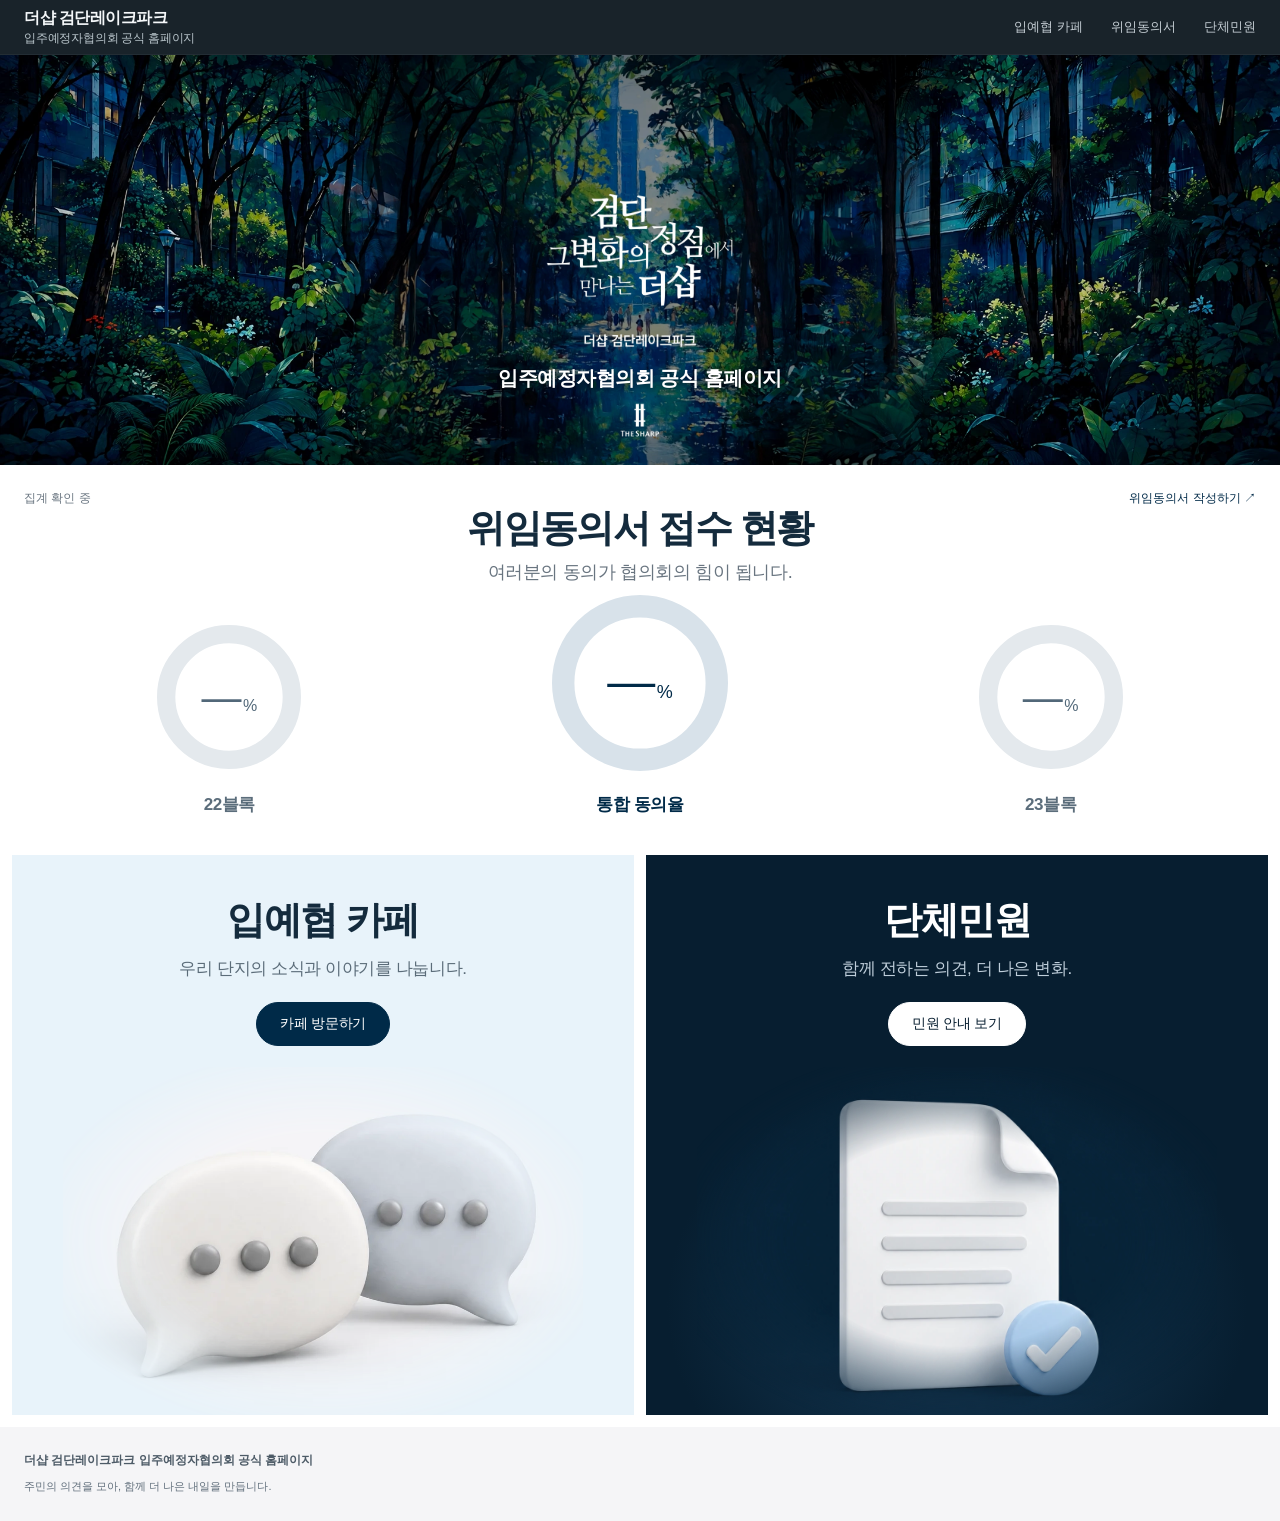
==== index.html @ 151da4d2 "입예협 공식 홈페이지 및 공동 관리 설정 추가" ====
<!doctype html>
<html lang="ko">
<head>
  <meta charset="utf-8">
  <meta name="viewport" content="width=device-width, initial-scale=1">
  <meta name="theme-color" content="#101b22">
  <meta name="description" content="더샵 검단레이크파크 입주예정자협의회 공식 홈페이지. 입예협 카페, 위임동의서 접수와 단체민원 안내를 한곳에서 확인하세요.">
  <meta property="og:type" content="website">
  <meta property="og:title" content="더샵 검단레이크파크 입주예정자협의회 공식 홈페이지">
  <meta property="og:description" content="입예협 카페, 위임동의서 접수와 단체민원 안내를 한곳에서 확인하세요.">
  <meta property="og:url" content="https://geomdan-lakepark.github.io/">
  <link rel="canonical" href="https://geomdan-lakepark.github.io/">
  <title>더샵 검단레이크파크 입주예정자협의회 공식 홈페이지</title>
  <link rel="icon" href="data:,">
  <link rel="preload" href="assets/images/hero-entrance.webp" as="image" fetchpriority="high">
  <link rel="stylesheet" href="assets/css/home.css">
  <script src="site.config.js" defer></script>
  <script src="assets/js/home.js" defer></script>
  <script src="assets/js/consent.js" defer></script>
</head>
<body id="top">
  <a class="skip-link" href="#main">본문으로 바로 가기</a>
  <header class="site-header">
    <div class="nav-inner">
      <a class="brand" href="#top" aria-label="더샵 검단레이크파크 입주예정자협의회 공식 홈페이지, 맨 위로"><span class="brand-title" data-brand-title>더샵 검단레이크파크</span><span class="brand-subtitle" data-brand-subtitle>입주예정자협의회 공식 홈페이지</span></a>
      <nav class="desktop-nav" aria-label="주요 메뉴" data-navigation><a class="nav-link" href="#cafe">입예협 카페</a><a class="nav-link" href="#delegation">위임동의서</a><a class="nav-link" href="#petition">단체민원</a></nav>
      <button class="menu-toggle" id="menu-toggle" type="button" aria-expanded="false" aria-controls="mobile-nav" aria-label="메뉴 열기" hidden><span aria-hidden="true"></span><span aria-hidden="true"></span></button>
    </div>
    <nav class="mobile-nav" id="mobile-nav" aria-label="모바일 주요 메뉴" hidden></nav>
  </header>
  <main id="main">
    <section class="hero" aria-labelledby="hero-title">
      <div class="hero-artwork"><div class="hero-backdrop" aria-hidden="true"><img id="hero-backdrop-image" src="assets/images/hero-forest-wide.webp" alt="" fetchpriority="high"></div><div class="hero-image"><img id="hero-image" src="assets/images/hero-entrance.webp" width="3456" height="2160" alt="나무와 산책로를 배경으로 검단 그 변화의 정점에서 만나는 더샵이라고 적힌 더샵 검단레이크파크 대문 이미지" fetchpriority="high"></div><h1 class="hero-title" id="hero-title" aria-label="더샵 검단레이크파크 입주예정자협의회 공식 홈페이지"><span>더샵 검단레이크파크</span><span>입주예정자협의회 공식 홈페이지</span></h1></div>
    </section>
    <section class="delegation" id="delegation" aria-labelledby="delegation-title">
      <div class="section-copy"><h2 class="section-title" id="delegation-title">위임동의서 접수 현황</h2><p class="section-description" id="delegation-description">여러분의 동의가 협의회의 힘이 됩니다.</p></div>
      <div class="consent-summary" aria-label="블록별 위임동의율">
        <div class="consent-metric consent-metric--block22" role="group" aria-labelledby="consent-block22-label" aria-describedby="consent-block22-detail delegation-status">
          <div class="consent-ring-slot"><div class="consent-ring" aria-hidden="true"><svg viewBox="0 0 220 220" focusable="false"><circle class="consent-ring-track" cx="110" cy="110" r="96" /><circle class="consent-ring-fill" cx="110" cy="110" r="96" pathLength="100" stroke-dasharray="0 100" hidden /></svg><p class="consent-value"><span>—</span><small>%</small></p></div></div>
          <h3 class="consent-label" id="consent-block22-label">22블록</h3>
          <p class="visually-hidden" id="consent-block22-detail">동의율 집계 준비 중</p>
        </div>
        <div class="consent-metric consent-metric--total" role="group" aria-labelledby="consent-total-label" aria-describedby="consent-total-detail delegation-status consent-total-caption">
          <div class="consent-ring-slot"><div class="consent-ring" aria-hidden="true"><svg viewBox="0 0 220 220" focusable="false"><circle class="consent-ring-track" cx="110" cy="110" r="96" /><circle class="consent-ring-fill" cx="110" cy="110" r="96" pathLength="100" stroke-dasharray="0 100" hidden /></svg><p class="consent-value"><span>—</span><small>%</small></p></div></div>
          <h3 class="consent-label" id="consent-total-label">통합 동의율</h3>
          <p class="visually-hidden" id="consent-total-caption">22·23블록 전체</p>
          <p class="visually-hidden" id="consent-total-detail">동의율 집계 준비 중</p>
        </div>
        <div class="consent-metric consent-metric--block23" role="group" aria-labelledby="consent-block23-label" aria-describedby="consent-block23-detail delegation-status">
          <div class="consent-ring-slot"><div class="consent-ring" aria-hidden="true"><svg viewBox="0 0 220 220" focusable="false"><circle class="consent-ring-track" cx="110" cy="110" r="96" /><circle class="consent-ring-fill" cx="110" cy="110" r="96" pathLength="100" stroke-dasharray="0 100" hidden /></svg><p class="consent-value"><span>—</span><small>%</small></p></div></div>
          <h3 class="consent-label" id="consent-block23-label">23블록</h3>
          <p class="visually-hidden" id="consent-block23-detail">동의율 집계 준비 중</p>
        </div>
      </div>
      <p class="consent-status" id="delegation-status">집계 준비 중</p>
      <p class="visually-hidden" id="delegation-note">접수 현황은 준비가 완료되면 안내하겠습니다.</p>
      <p class="visually-hidden" id="consent-announcement" role="status" aria-live="polite" aria-atomic="true"></p>
      <div class="delegation-actions" id="delegation-actions"><a class="delegation-link" href="https://form.naver.com/response/3xC5swspWEY" target="_blank" rel="noopener noreferrer" aria-label="위임동의서 작성하기, 새 창에서 열림" aria-describedby="delegation-note"><span class="delegation-link-label">위임동의서 작성하기 <span aria-hidden="true">↗</span></span></a></div>
    </section>
    <div class="features" id="features">
      <section class="feature feature-cafe" id="cafe" aria-labelledby="cafe-title"><div class="feature-content"><h2 class="section-title" id="cafe-title">입예협 카페</h2><p class="section-description">우리 단지의 소식과 이야기를 나눕니다.</p><div class="button-row"><a class="button button-primary" href="https://cafe.naver.com/tslp" target="_blank" rel="noopener noreferrer" aria-label="카페 방문하기, 새 창에서 열림">카페 방문하기</a></div></div><div class="feature-image"><img src="assets/images/cafe.webp" width="1000" height="1000" alt="이웃의 소통을 표현한 말풍선" loading="lazy" decoding="async"></div></section>
      <section class="feature feature-petition" id="petition" aria-labelledby="petition-title"><div class="feature-content"><h2 class="section-title" id="petition-title">단체민원</h2><p class="section-description">함께 전하는 의견, 더 나은 변화.</p><div class="button-row"><a class="button button-primary" href="complaints/index.html">민원 안내 보기</a></div></div><div class="feature-image"><img src="assets/images/petition-night.webp" width="1254" height="1254" alt="주민의 의견을 담은 문서" loading="lazy" decoding="async"></div></section>
    </div>
  </main>
  <footer class="site-footer"><div class="footer-inner"><p class="footer-brand"><span data-brand-title>더샵 검단레이크파크</span> <span data-brand-subtitle>입주예정자협의회 공식 홈페이지</span></p><p class="footer-copy" id="footer-copy">주민의 의견을 모아, 함께 더 나은 내일을 만듭니다.</p></div></footer>
  <dialog class="notice-dialog" id="notice-dialog" aria-labelledby="notice-title" aria-describedby="notice-message"><h2 class="dialog-title" id="notice-title">링크 준비 중</h2><p class="dialog-message" id="notice-message">준비가 완료되면 안내하겠습니다.</p><form method="dialog"><button class="button button-primary dialog-close" type="submit">확인</button></form></dialog>
</body>
</html>
---- assets/css/home.css ----
/* Shared visual system. Edit content and destinations in site.config.js. */
:root {
  --brand: #002a48;
  --ink: #162635;
  --muted: #697580;
  --surface: #f5f5f7;
  --line: #dce1e5;
  --focus: #0071e3;
  --section-gap: 12px;
  --header-height: 54px;
  --page-gutter: 24px;
  color-scheme: light;
}

* { box-sizing: border-box; }
html { scroll-behavior: smooth; scroll-padding-top: calc(var(--header-height) + 16px); }
body {
  margin: 0;
  color: var(--ink);
  background: #fff;
  font-family: -apple-system, BlinkMacSystemFont, "Apple SD Gothic Neo", "Noto Sans KR", "Malgun Gothic", sans-serif;
  font-size: 16px;
  line-height: 1.6;
  word-break: keep-all;
  overflow-wrap: anywhere;
  -webkit-font-smoothing: antialiased;
}
button, input, textarea { font: inherit; }
button, a { -webkit-tap-highlight-color: transparent; touch-action: manipulation; }
button { cursor: pointer; }
a { color: inherit; }
img { display: block; max-width: 100%; }
button, a, summary { outline-offset: 5px; }
:focus-visible { outline: 3px solid var(--focus); }
[hidden] { display: none !important; }
main { display: block; }
h1, h2, h3, p { margin: 0; }
.visually-hidden {
  position: absolute;
  width: 1px;
  height: 1px;
  padding: 0;
  margin: -1px;
  overflow: hidden;
  clip: rect(0, 0, 0, 0);
  white-space: nowrap;
  border: 0;
}
.skip-link {
  position: fixed;
  left: 16px;
  top: 12px;
  z-index: 100;
  padding: 10px 18px;
  background: #fff;
  color: var(--brand);
  border-radius: 8px;
  transform: translateY(-160%);
  text-decoration: none;
  font-weight: 600;
}
.skip-link:focus { transform: translateY(0); }

/* A quiet, compact global navigation. */
.site-header {
  position: sticky;
  top: 0;
  z-index: 30;
  color: #f4f7f9;
  background: rgba(16, 27, 34, .96);
  border-bottom: 1px solid rgba(255, 255, 255, .045);
  -webkit-backdrop-filter: blur(20px);
  backdrop-filter: blur(20px);
}
.nav-inner {
  width: calc(100% - var(--page-gutter) - var(--page-gutter));
  min-height: var(--header-height);
  margin-inline: auto;
  display: flex;
  align-items: center;
  justify-content: space-between;
  gap: 28px;
}
.brand { display: flex; flex-direction: column; justify-content: center; min-height: 44px; flex: 0 1 auto; text-decoration: none; line-height: 1.35; min-width: 0; }
.brand-title { display: block; color: #f4f7f9; font-size: 16px; font-weight: 650; letter-spacing: -.5px; }
.brand-subtitle { display: block; margin-top: 2px; color: #bbc7cd; font-size: 11.5px; font-weight: 500; letter-spacing: -.2px; }
.desktop-nav { display: flex; align-items: center; justify-content: flex-end; margin-left: auto; flex-shrink: 0; gap: 28px; }
.nav-link { display: inline-flex; align-items: center; justify-content: center; min-height: 44px; color: #455360; font-size: 13px; text-decoration: none; white-space: nowrap; transition: color .16s; }
.site-header .nav-link { color: #c5ced4; }
.site-header .nav-link:hover { color: #fff; }
.menu-toggle {
  display: none;
  flex: 0 0 44px;
  width: 44px;
  height: 44px;
  padding: 12px 10px;
  color: #f4f7f9;
  background: transparent;
  border: 0;
  border-radius: 8px;
}
.menu-toggle svg { display: block; width: 24px; height: 24px; }
.menu-toggle span:not(.visually-hidden) { display: block; height: 1.5px; width: 22px; margin: 6px auto; background: currentColor; transition: transform .18s; }
.menu-toggle[aria-expanded="true"] span:not(.visually-hidden):first-child { transform: translateY(3.75px) rotate(45deg); }
.menu-toggle[aria-expanded="true"] span:not(.visually-hidden):last-child { transform: translateY(-3.75px) rotate(-45deg); }
.mobile-nav { display: none; }

/* Preserve the supplied artwork's embedded lettering and logo. */
.hero {
  overflow: hidden;
  background: #00151b;
  text-align: center;
}
.hero-artwork {
  position: relative;
  --artwork-height: clamp(380px, 32vw, 500px);
  height: var(--artwork-height);
  width: 100%;
  overflow: hidden;
  isolation: isolate;
}
.hero-backdrop { position: absolute; inset: 0; z-index: -1; }
.hero-backdrop img { width: 100%; height: 100%; object-fit: cover; object-position: center; }
.hero-image {
  position: absolute;
  top: 0;
  left: 50%;
  transform: translateX(-50%);
  z-index: 0;
  width: calc(var(--artwork-height) * 1.6);
  height: 100%;
  max-width: 100%;
  -webkit-mask-image: linear-gradient(to right, transparent, #000 15%, #000 85%, transparent);
  mask-image: linear-gradient(to right, transparent, #000 15%, #000 85%, transparent);
}
.hero-image img { width: 100%; height: 100%; object-fit: contain; object-position: center; }
.hero-title {
  position: absolute;
  z-index: 1;
  top: 75.5%;
  left: 16px;
  right: 16px;
  color: #fff;
  font-size: clamp(20px, 1.6vw, 24px);
  font-weight: 600;
  line-height: 1.4;
  letter-spacing: -.5px;
  text-shadow: 0 2px 10px rgba(0,0,0,.65);
}
.hero-title span:first-child {
  position: absolute; width: 1px; height: 1px; padding: 0; margin: -1px;
  overflow: hidden; clip: rect(0,0,0,0); white-space: nowrap; border: 0;
}
.hero-title span + span { display: block; }
.button-row { display: flex; flex-wrap: wrap; align-items: center; justify-content: center; gap: 12px; margin-top: 24px; }
.button {
  display: inline-flex;
  align-items: center;
  justify-content: center;
  gap: 7px;
  min-height: 44px;
  max-width: 100%;
  padding: 10px 23px;
  border: 1px solid transparent;
  border-radius: 999px;
  font-size: 14px;
  font-weight: 500;
  line-height: 1.4;
  letter-spacing: -.2px;
  text-decoration: none;
  transition: background .16s, border-color .16s;
}
.button-primary { color: #fff; background: var(--brand); border-color: var(--brand); }
.button-primary:hover { background: #174663; border-color: #174663; }
.button-secondary { color: var(--brand); background: transparent; border-color: var(--brand); }
.button-secondary:hover { background: rgba(0,42,72,.055); }
.button svg { width: 14px; height: 14px; flex-shrink: 0; }

/* The live status area stays neutral until confirmed data is supplied. */
.delegation { position: relative; isolation: isolate; margin-top: var(--section-gap); padding: 28px 24px 26px; background: #fff; text-align: center; }
.section-copy { width: min(820px, 100%); margin-inline: auto; }
.section-kicker { margin-bottom: 10px; color: var(--muted); font-size: 12px; font-weight: 600; letter-spacing: .2px; }
.section-title { font-size: clamp(32px, 3vw, 44px); font-weight: 700; line-height: 1.2; letter-spacing: -1.6px; color: #142b3d; }
.section-description { max-width: 700px; margin: 14px auto 0; color: var(--muted); font-size: 18px; line-height: 1.55; letter-spacing: -.4px; }
.delegation .section-description { margin-top: 8px; }
.consent-summary { display: grid; grid-template-columns: repeat(3, minmax(0, 1fr)); align-items: start; width: 100%; height: 208px; margin: 22px auto 0; }
.consent-metric { min-width: 0; }
.consent-label { margin-top: 8px; color: #5b6d7b; font-size: 17px; font-weight: 600; letter-spacing: -.4px; line-height: 24px; }
.consent-ring-slot { display: flex; justify-content: center; align-items: center; height: 176px; }
.consent-ring { position: relative; display: grid; place-items: center; width: 144px; max-width: 100%; aspect-ratio: 1; }
.consent-ring svg { position: absolute; inset: 0; width: 100%; height: 100%; }
.consent-ring-track, .consent-ring-fill { fill: none; stroke-width: 28; }
.consent-ring-track { stroke: #e4e9ed; }
/* Begin at 12 o'clock and fill counterclockwise. Reflect before rotating. */
.consent-ring-fill { stroke: #6686a2; stroke-linecap: round; transform: rotate(-90deg) scaleY(-1); transform-origin: 110px 110px; }
.consent-value { display: flex; justify-content: center; align-items: baseline; gap: 3px; color: #526879; font-size: 40px; font-weight: 400; line-height: 1.1; letter-spacing: -1.5px; font-variant-numeric: tabular-nums; }
.consent-value small { font-size: 16px; font-weight: 400; letter-spacing: 0; }
.consent-status { position: absolute; top: 12px; left: 24px; color: #697580; font-size: 12px; line-height: 18px; }
.consent-metric--total .consent-label { color: var(--brand); font-weight: 650; }
.consent-metric--total .consent-ring { width: 176px; transform: translateY(-14px); }
.consent-metric--total .consent-ring-track { stroke: #d8e2ea; }
.consent-metric--total .consent-ring-fill { stroke: var(--brand); }
.consent-metric--total .consent-value { color: var(--brand); font-size: 48px; font-weight: 500; }
.consent-metric--total .consent-value small { font-size: 18px; }
/* Charts replace the former status + button within the original panel footprint. */
.delegation-actions { height: 0; }
.delegation-link { display: block; padding: 0; border: 0; background: transparent; text-decoration: none; }
.delegation-link-label { position: absolute; top: 12px; right: 24px; z-index: 2; color: var(--brand); font-size: 12px; font-weight: 500; line-height: 18px; }
.delegation-link::after { content: ''; position: absolute; inset: 0; z-index: 1; cursor: pointer; transition: background .18s; }
.delegation-link:hover::after { background: rgba(0, 42, 72, .018); }
.delegation-link:hover .delegation-link-label { text-decoration: underline; text-underline-offset: 3px; }
.delegation-link:focus-visible { outline: none; }
.delegation-link:focus-visible::after { outline: 3px solid var(--focus); outline-offset: -3px; }

/* Large, equal panels rather than a dense dashboard of small cards. */
.features { display: grid; grid-template-columns: repeat(2, minmax(0, 1fr)); gap: var(--section-gap); padding: var(--section-gap); }
.feature { position: relative; min-width: 0; min-height: 560px; overflow: hidden; isolation: isolate; text-align: center; background: var(--surface); }
.feature-cafe { background: #e8f3fa; }
.feature-cafe .section-description { color: #5b6c79; }
.feature-petition { background: #071e30; }
.feature-petition::before { content: ''; position: absolute; inset: 35% 0 0; z-index: 0; background: radial-gradient(ellipse at 50% 70%, #173c59 0%, transparent 66%); }
.feature-petition .section-title { color: #fff; }
.feature-petition .section-description { color: #bfceda; }
.feature-petition .button-primary { color: #071e30; background: #fff; border-color: #fff; }
.feature-petition .button-primary:hover { background: #e8f3fa; border-color: #e8f3fa; }
.feature-petition .feature-note { color: #bfceda; }
.feature-neutral { background: var(--surface); }
.feature:last-child:nth-child(odd) { grid-column: 1 / -1; }
.feature-text-only { min-height: 320px; }
.feature-text-only .feature-content { padding-bottom: 50px; }
.feature-content { position: relative; z-index: 2; width: min(560px, calc(100% - 48px)); margin-inline: auto; padding-top: 42px; padding-bottom: 310px; }
.feature .section-title { font-size: clamp(32px, 3vw, 43px); letter-spacing: -1.5px; }
.feature .section-description { max-width: 430px; font-size: 17px; line-height: 1.6; margin-top: 12px; }
.feature .button-row { margin-top: 20px; }
.feature-image { position: absolute; left: 0; right: 0; bottom: 0; z-index: 1; width: 100%; height: 62%; }
.feature-image img {
  width: min(520px, 95%); height: 100%; margin-inline: auto; object-fit: cover; object-position: center center;
  -webkit-mask-image: radial-gradient(ellipse 57% 56% at center, #000 54%, transparent 100%);
  mask-image: radial-gradient(ellipse 57% 56% at center, #000 54%, transparent 100%);
}
.feature-note { margin: 12px auto 0; max-width: 430px; font-size: 11px; line-height: 1.6; color: #7b8690; }

.additional-links { width: min(1000px, calc(100% - 64px)); margin: 25px auto 42px; }
.additional-links:empty { display: none; }
.link-item { display: flex; align-items: center; justify-content: space-between; gap: 20px; min-height: 72px; padding: 18px 0; border-bottom: 1px solid var(--line); text-decoration: none; color: var(--brand); }
.link-item:first-child { border-top: 1px solid var(--line); }
.link-item strong { font-size: 17px; font-weight: 600; }
.link-item p, .link-item small { color: var(--muted); font-size: 13px; }
.link-item:hover strong { text-decoration: underline; text-underline-offset: 4px; }

/* Low-key footer and an accessible explanation for unfinished links. */
.site-footer { background: var(--surface); }
.footer-inner { width: calc(100% - var(--page-gutter) - var(--page-gutter)); margin-inline: auto; padding: 24px 0; text-align: left; }
.footer-brand { display: block; color: #4d5b67; font-size: 12px; font-weight: 650; line-height: 1.65; }
.footer-copy { max-width: 760px; margin-top: 7px; color: #616f7c; font-size: 11px; line-height: 1.75; }
.notice-dialog { width: min(430px, calc(100% - 40px)); max-height: calc(100dvh - 48px); overflow: auto; padding: 34px; margin: auto; border: 0; border-radius: 20px; color: var(--ink); background: #fff; box-shadow: 0 20px 80px rgba(0,0,0,.2); }
.notice-dialog::backdrop { background: rgba(9,26,41,.4); -webkit-backdrop-filter: blur(5px); backdrop-filter: blur(5px); }
.dialog-title { font-size: 23px; font-weight: 700; line-height: 1.35; letter-spacing: -.8px; color: var(--brand); }
.dialog-message { margin-top: 14px; font-size: 14px; color: var(--muted); line-height: 1.75; }
.dialog-close { margin-top: 25px; min-width: 100px; }

@media (min-width: 1800px) {
  .feature { min-height: 590px; }
}

@media (min-width: 768px) and (max-width: 1023px) {
  :root { --page-gutter: 20px; }
  .nav-inner { gap: 20px; }
  .desktop-nav { gap: 19px; }
  .brand-title { font-size: 16px; }
  .feature { min-height: 520px; }
  .feature-content { width: calc(100% - 36px); padding-bottom: 295px; }
  .feature .section-title { font-size: 34px; letter-spacing: -1.1px; }
  .feature .section-description { font-size: 15px; }
  .feature .button { padding-inline: 20px; }
  .feature-image { height: 60%; }
}

@media (max-width: 767px) {
  :root { --header-height: 60px; --section-gap: 10px; --page-gutter: 18px; }
  .nav-inner { gap: 12px; }
  .brand-title { font-size: 15px; letter-spacing: -.55px; }
  .brand-subtitle { font-size: 11.5px; margin-top: 2px; }
  .desktop-nav { display: none; }
  .menu-toggle { display: block; margin-right: -9px; }
  .mobile-nav { display: block; max-height: calc(100dvh - var(--header-height)); overflow-y: auto; padding: 8px 22px 18px; border-top: 1px solid rgba(255,255,255,.08); }
  .mobile-nav .nav-link { display: flex; justify-content: flex-start; width: 100%; min-height: 48px; font-size: 16px; font-weight: 500; border-bottom: 1px solid rgba(255,255,255,.08); }
  .mobile-nav .nav-link:last-child { border-bottom: 0; }
  .hero-artwork { height: auto; padding: 0 0 20px; }
  .hero-image { position: relative; left: auto; top: auto; transform: none; width: min(600px, 100%); height: auto; margin-inline: auto; }
  .hero-image { -webkit-mask-image: linear-gradient(to right, transparent, #000 15%, #000 85%, transparent), linear-gradient(to bottom, #000 94%, transparent 100%); -webkit-mask-composite: source-in; mask-image: linear-gradient(to right, transparent, #000 15%, #000 85%, transparent), linear-gradient(to bottom, #000 94%, transparent 100%); mask-composite: intersect; }
  .hero-image img { width: 100%; height: auto; }
  .hero-backdrop::after { content: ''; position: absolute; inset: 0; background: linear-gradient(180deg, transparent 55%, rgba(0,16,24,.88) 100%); }
  .hero-title { position: relative; top: auto; left: auto; right: auto; margin: 9px 16px 0; font-size: 19px; letter-spacing: -.45px; }
  .hero-title span:first-child { position: static; display: block; width: auto; height: auto; padding: 0; margin: 0 0 3px; overflow: visible; clip: auto; white-space: normal; font-size: 20px; font-weight: 650; }
  .button-row { gap: 10px; margin-top: 21px; }
  .button { min-height: 44px; font-size: 13px; padding: 10px 20px; }
  .delegation { padding: 34px 22px 36px; }
  .section-kicker { font-size: 11px; margin-bottom: 10px; }
  .section-title { font-size: 32px; line-height: 1.25; letter-spacing: -1.3px; }
  .section-description { max-width: 440px; font-size: 15px; margin-top: 13px; line-height: 1.65; }
  .delegation .section-description { margin-top: 9px; }
  .consent-summary { height: 140px; margin-top: 46px; }
  .consent-label { margin-top: 8px; font-size: 13px; line-height: 20px; letter-spacing: -.35px; }
  .consent-ring-slot { height: 112px; }
  .consent-ring { width: 84px; }
  .consent-value { font-size: 26px; letter-spacing: -.8px; }
  /* Decimal percentages fit inside the ring without changing the panel layout. */
  .consent-value--numeric { font-size: 22px; }
  .consent-value small { font-size: 11px; }
  .consent-status { top: 12px; left: 22px; font-size: 11px; }
  .consent-metric--total .consent-ring { width: 112px; transform: translateY(calc((84px - min(112px, (100vw - 44px) / 3)) / 2)); }
  .consent-metric--total .consent-value { font-size: 32px; }
  .consent-metric--total .consent-value--numeric { font-size: 28px; }
  .consent-metric--total .consent-value small { font-size: 12px; }
  .delegation-link-label { top: 12px; right: 22px; font-size: 11px; }
  .features { grid-template-columns: minmax(0, 1fr); }
  .feature { min-height: 500px; }
  .feature-content { width: calc(100% - 44px); padding-top: 35px; padding-bottom: 280px; }
  .feature .section-title { font-size: 34px; letter-spacing: -1.35px; }
  .feature .section-description { max-width: 370px; font-size: 15px; margin-top: 10px; }
  .feature .button-row { margin-top: 18px; }
  .feature-image { height: 61%; }
  .feature-note { font-size: 10px; }
  .additional-links { width: calc(100% - 44px); margin-top: 18px; margin-bottom: 30px; }
  .link-item { gap: 14px; }
  .link-item strong { font-size: 15px; }
  .link-item p, .link-item small { font-size: 12px; }
  .footer-inner { padding: 22px 0; }
  .footer-brand { font-size: 11px; }
  .footer-copy { font-size: 10px; }
  .notice-dialog { padding: 27px; }
  .dialog-title { font-size: 21px; }
}

@media (max-width: 359px) {
  :root { --page-gutter: 14px; }
  .brand-title { font-size: 15px; }
  .hero-title { font-size: 17px; }
  .section-title { font-size: 29px; letter-spacing: -1.15px; }
  .feature .section-title { font-size: 31px; }
  .feature { min-height: 480px; }
  .consent-metric--total .consent-value--numeric { font-size: 24px; }
}

@media (prefers-reduced-motion: reduce) {
  html { scroll-behavior: auto; }
  *, *::before, *::after { animation: none !important; transition: none !important; }
}

.feature-text-only { min-height: 320px; }
.feature-text-only .feature-content { padding-bottom: 50px; }

@media (prefers-contrast: more) {
  :root { --muted: #425563; }
  .consent-label, .consent-status, .footer-copy { color: #425563; }
  .consent-ring-track { stroke: #a8b9c5; }
  .consent-metric--total .consent-ring-track { stroke: #8aa4b8; }
}
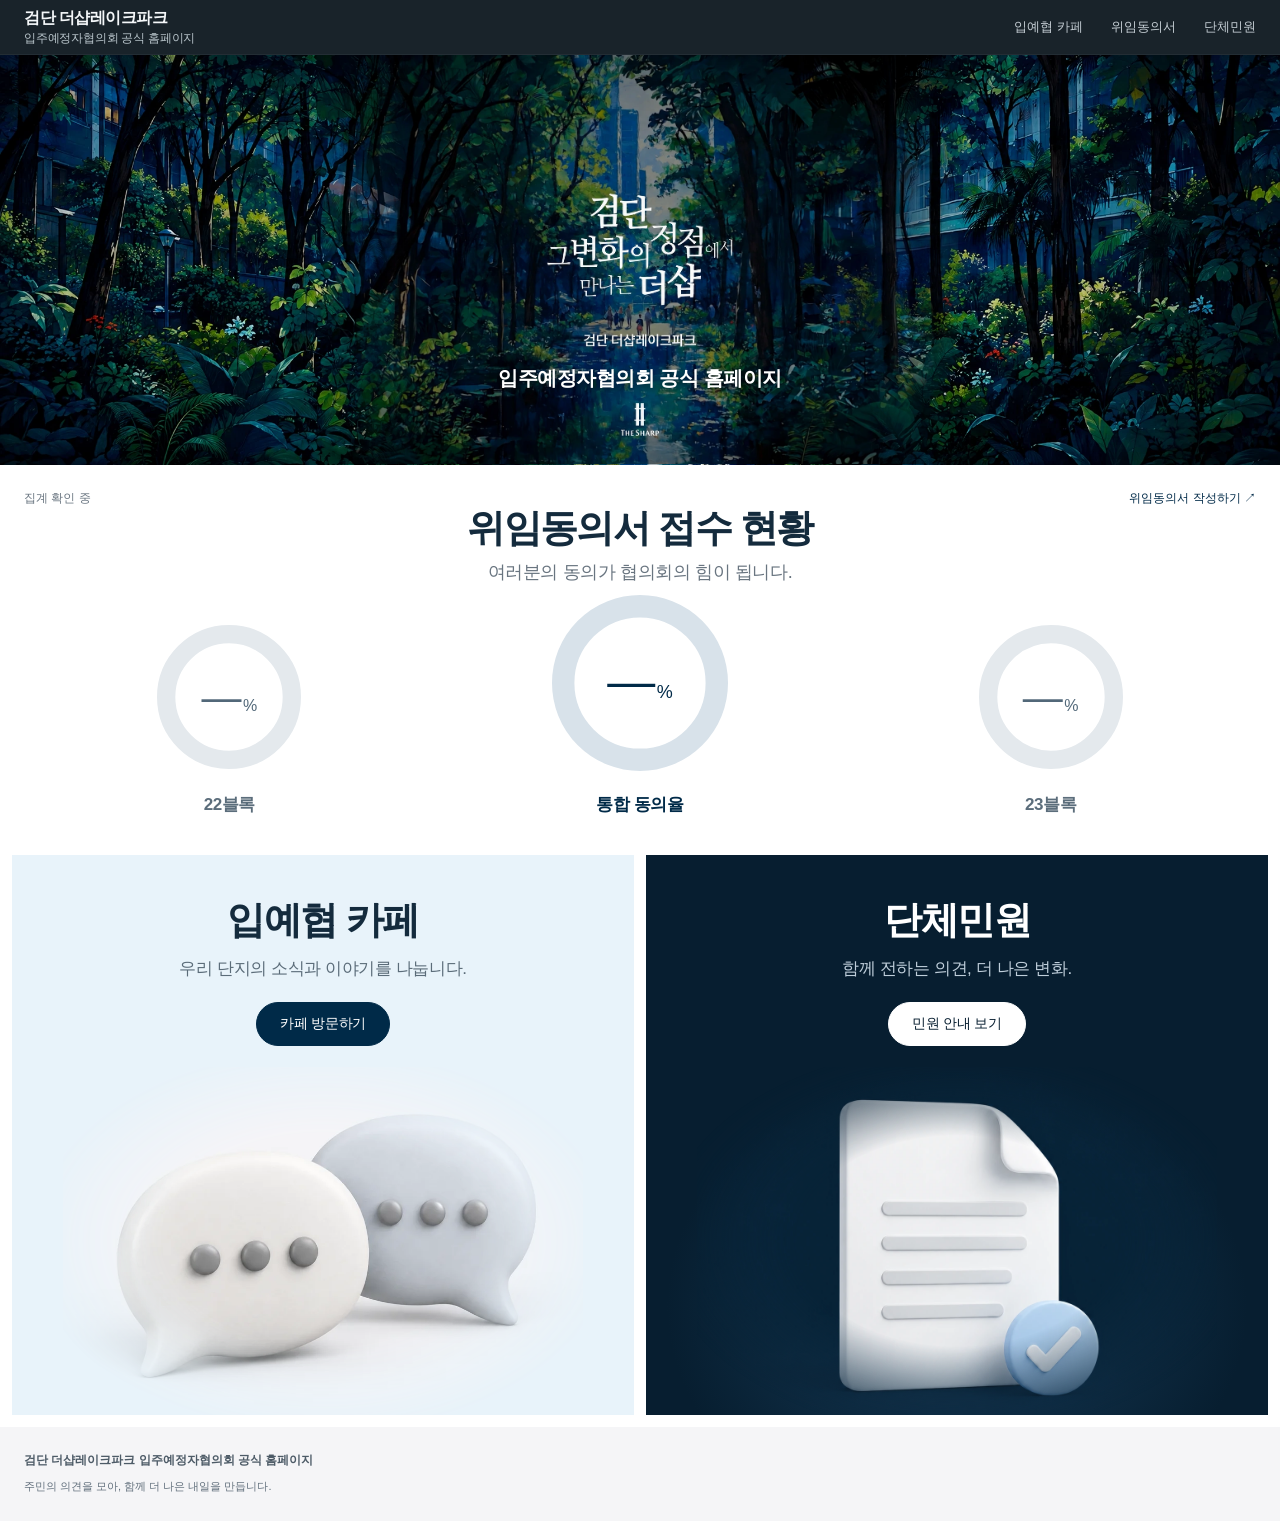
==== commit 62ef997f: "Unify homepage title and entrance image name" ====
--- a/index.html
+++ b/index.html
@@ -4,15 +4,15 @@
   <meta charset="utf-8">
   <meta name="viewport" content="width=device-width, initial-scale=1">
   <meta name="theme-color" content="#101b22">
-  <meta name="description" content="더샵 검단레이크파크 입주예정자협의회 공식 홈페이지. 입예협 카페, 위임동의서 접수와 단체민원 안내를 한곳에서 확인하세요.">
+  <meta name="description" content="검단 더샵레이크파크 입주예정자협의회 공식 홈페이지. 입예협 카페, 위임동의서 접수와 단체민원 안내를 한곳에서 확인하세요.">
   <meta property="og:type" content="website">
-  <meta property="og:title" content="더샵 검단레이크파크 입주예정자협의회 공식 홈페이지">
+  <meta property="og:title" content="검단 더샵레이크파크 입주예정자협의회 공식 홈페이지">
   <meta property="og:description" content="입예협 카페, 위임동의서 접수와 단체민원 안내를 한곳에서 확인하세요.">
   <meta property="og:url" content="https://geomdan-lakepark.github.io/">
   <link rel="canonical" href="https://geomdan-lakepark.github.io/">
-  <title>더샵 검단레이크파크 입주예정자협의회 공식 홈페이지</title>
+  <title>검단 더샵레이크파크 입주예정자협의회 공식 홈페이지</title>
   <link rel="icon" href="data:,">
-  <link rel="preload" href="assets/images/hero-entrance.webp" as="image" fetchpriority="high">
+  <link rel="preload" href="assets/images/hero-entrance-unified.svg" as="image" fetchpriority="high">
   <link rel="stylesheet" href="assets/css/home.css">
   <script src="site.config.js" defer></script>
   <script src="assets/js/home.js" defer></script>
@@ -22,7 +22,7 @@
   <a class="skip-link" href="#main">본문으로 바로 가기</a>
   <header class="site-header">
     <div class="nav-inner">
-      <a class="brand" href="#top" aria-label="더샵 검단레이크파크 입주예정자협의회 공식 홈페이지, 맨 위로"><span class="brand-title" data-brand-title>더샵 검단레이크파크</span><span class="brand-subtitle" data-brand-subtitle>입주예정자협의회 공식 홈페이지</span></a>
+      <a class="brand" href="#top" aria-label="검단 더샵레이크파크 입주예정자협의회 공식 홈페이지, 맨 위로"><span class="brand-title" data-brand-title>검단 더샵레이크파크</span><span class="brand-subtitle" data-brand-subtitle>입주예정자협의회 공식 홈페이지</span></a>
       <nav class="desktop-nav" aria-label="주요 메뉴" data-navigation><a class="nav-link" href="#cafe">입예협 카페</a><a class="nav-link" href="#delegation">위임동의서</a><a class="nav-link" href="#petition">단체민원</a></nav>
       <button class="menu-toggle" id="menu-toggle" type="button" aria-expanded="false" aria-controls="mobile-nav" aria-label="메뉴 열기" hidden><span aria-hidden="true"></span><span aria-hidden="true"></span></button>
     </div>
@@ -30,7 +30,7 @@
   </header>
   <main id="main">
     <section class="hero" aria-labelledby="hero-title">
-      <div class="hero-artwork"><div class="hero-backdrop" aria-hidden="true"><img id="hero-backdrop-image" src="assets/images/hero-forest-wide.webp" alt="" fetchpriority="high"></div><div class="hero-image"><img id="hero-image" src="assets/images/hero-entrance.webp" width="3456" height="2160" alt="나무와 산책로를 배경으로 검단 그 변화의 정점에서 만나는 더샵이라고 적힌 더샵 검단레이크파크 대문 이미지" fetchpriority="high"></div><h1 class="hero-title" id="hero-title" aria-label="더샵 검단레이크파크 입주예정자협의회 공식 홈페이지"><span>더샵 검단레이크파크</span><span>입주예정자협의회 공식 홈페이지</span></h1></div>
+      <div class="hero-artwork"><div class="hero-backdrop" aria-hidden="true"><img id="hero-backdrop-image" src="assets/images/hero-forest-wide.webp" alt="" fetchpriority="high"></div><div class="hero-image"><img id="hero-image" src="assets/images/hero-entrance-unified.svg" width="1587" height="991" alt="나무와 산책로를 배경으로 검단 그 변화의 정점에서 만나는 더샵이라고 적힌 검단 더샵레이크파크 대문 이미지" fetchpriority="high"></div><h1 class="hero-title" id="hero-title" aria-label="검단 더샵레이크파크 입주예정자협의회 공식 홈페이지"><span>검단 더샵레이크파크</span><span>입주예정자협의회 공식 홈페이지</span></h1></div>
     </section>
     <section class="delegation" id="delegation" aria-labelledby="delegation-title">
       <div class="section-copy"><h2 class="section-title" id="delegation-title">위임동의서 접수 현황</h2><p class="section-description" id="delegation-description">여러분의 동의가 협의회의 힘이 됩니다.</p></div>
@@ -62,7 +62,7 @@
       <section class="feature feature-petition" id="petition" aria-labelledby="petition-title"><div class="feature-content"><h2 class="section-title" id="petition-title">단체민원</h2><p class="section-description">함께 전하는 의견, 더 나은 변화.</p><div class="button-row"><a class="button button-primary" href="complaints/index.html">민원 안내 보기</a></div></div><div class="feature-image"><img src="assets/images/petition-night.webp" width="1254" height="1254" alt="주민의 의견을 담은 문서" loading="lazy" decoding="async"></div></section>
     </div>
   </main>
-  <footer class="site-footer"><div class="footer-inner"><p class="footer-brand"><span data-brand-title>더샵 검단레이크파크</span> <span data-brand-subtitle>입주예정자협의회 공식 홈페이지</span></p><p class="footer-copy" id="footer-copy">주민의 의견을 모아, 함께 더 나은 내일을 만듭니다.</p></div></footer>
+  <footer class="site-footer"><div class="footer-inner"><p class="footer-brand"><span data-brand-title>검단 더샵레이크파크</span> <span data-brand-subtitle>입주예정자협의회 공식 홈페이지</span></p><p class="footer-copy" id="footer-copy">주민의 의견을 모아, 함께 더 나은 내일을 만듭니다.</p></div></footer>
   <dialog class="notice-dialog" id="notice-dialog" aria-labelledby="notice-title" aria-describedby="notice-message"><h2 class="dialog-title" id="notice-title">링크 준비 중</h2><p class="dialog-message" id="notice-message">준비가 완료되면 안내하겠습니다.</p><form method="dialog"><button class="button button-primary dialog-close" type="submit">확인</button></form></dialog>
 </body>
 </html>
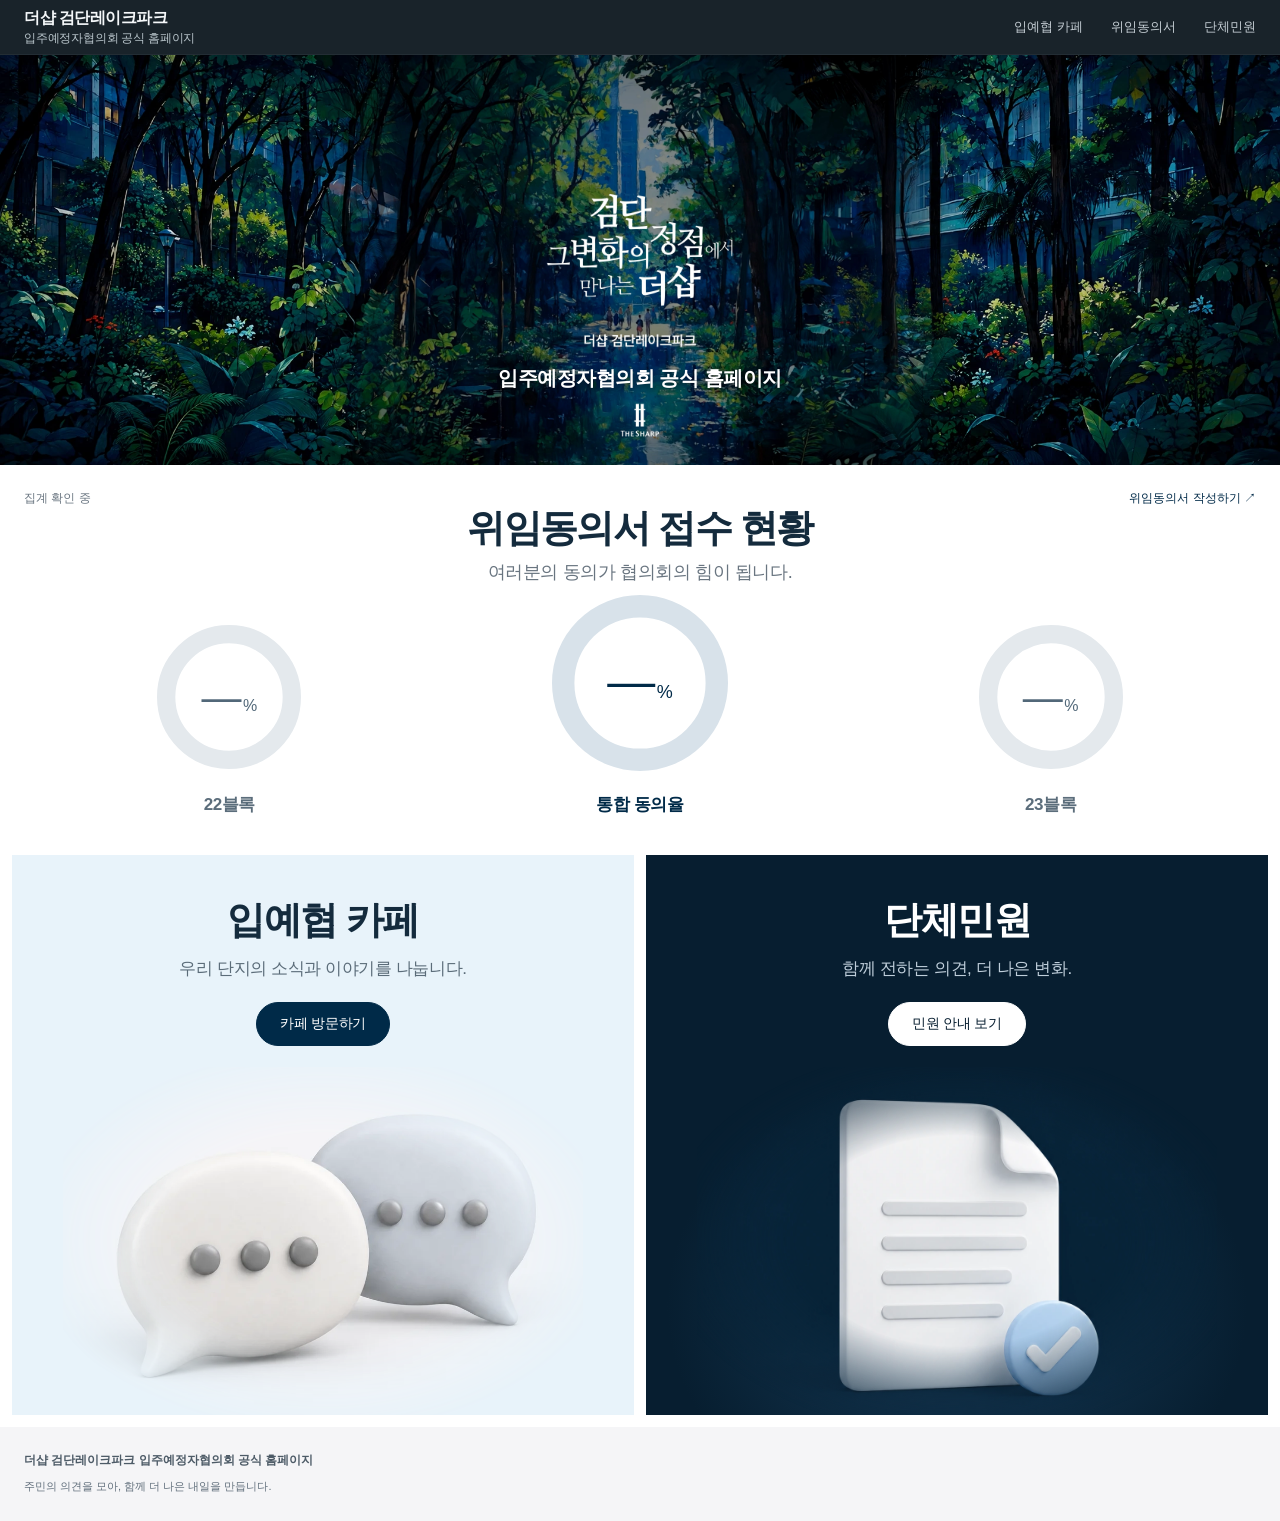
==== commit 424b1048: "Unify official name as 더샵 검단레이크파크" ====
--- a/index.html
+++ b/index.html
@@ -4,15 +4,15 @@
   <meta charset="utf-8">
   <meta name="viewport" content="width=device-width, initial-scale=1">
   <meta name="theme-color" content="#101b22">
-  <meta name="description" content="검단 더샵레이크파크 입주예정자협의회 공식 홈페이지. 입예협 카페, 위임동의서 접수와 단체민원 안내를 한곳에서 확인하세요.">
+  <meta name="description" content="더샵 검단레이크파크 입주예정자협의회 공식 홈페이지. 입예협 카페, 위임동의서 접수와 단체민원 안내를 한곳에서 확인하세요.">
   <meta property="og:type" content="website">
-  <meta property="og:title" content="검단 더샵레이크파크 입주예정자협의회 공식 홈페이지">
+  <meta property="og:title" content="더샵 검단레이크파크 입주예정자협의회 공식 홈페이지">
   <meta property="og:description" content="입예협 카페, 위임동의서 접수와 단체민원 안내를 한곳에서 확인하세요.">
   <meta property="og:url" content="https://geomdan-lakepark.github.io/">
   <link rel="canonical" href="https://geomdan-lakepark.github.io/">
-  <title>검단 더샵레이크파크 입주예정자협의회 공식 홈페이지</title>
+  <title>더샵 검단레이크파크 입주예정자협의회 공식 홈페이지</title>
   <link rel="icon" href="data:,">
-  <link rel="preload" href="assets/images/hero-entrance-unified.svg" as="image" fetchpriority="high">
+  <link rel="preload" href="assets/images/hero-entrance.webp" as="image" fetchpriority="high">
   <link rel="stylesheet" href="assets/css/home.css">
   <script src="site.config.js" defer></script>
   <script src="assets/js/home.js" defer></script>
@@ -22,7 +22,7 @@
   <a class="skip-link" href="#main">본문으로 바로 가기</a>
   <header class="site-header">
     <div class="nav-inner">
-      <a class="brand" href="#top" aria-label="검단 더샵레이크파크 입주예정자협의회 공식 홈페이지, 맨 위로"><span class="brand-title" data-brand-title>검단 더샵레이크파크</span><span class="brand-subtitle" data-brand-subtitle>입주예정자협의회 공식 홈페이지</span></a>
+      <a class="brand" href="#top" aria-label="더샵 검단레이크파크 입주예정자협의회 공식 홈페이지, 맨 위로"><span class="brand-title" data-brand-title>더샵 검단레이크파크</span><span class="brand-subtitle" data-brand-subtitle>입주예정자협의회 공식 홈페이지</span></a>
       <nav class="desktop-nav" aria-label="주요 메뉴" data-navigation><a class="nav-link" href="#cafe">입예협 카페</a><a class="nav-link" href="#delegation">위임동의서</a><a class="nav-link" href="#petition">단체민원</a></nav>
       <button class="menu-toggle" id="menu-toggle" type="button" aria-expanded="false" aria-controls="mobile-nav" aria-label="메뉴 열기" hidden><span aria-hidden="true"></span><span aria-hidden="true"></span></button>
     </div>
@@ -30,7 +30,7 @@
   </header>
   <main id="main">
     <section class="hero" aria-labelledby="hero-title">
-      <div class="hero-artwork"><div class="hero-backdrop" aria-hidden="true"><img id="hero-backdrop-image" src="assets/images/hero-forest-wide.webp" alt="" fetchpriority="high"></div><div class="hero-image"><img id="hero-image" src="assets/images/hero-entrance-unified.svg" width="1587" height="991" alt="나무와 산책로를 배경으로 검단 그 변화의 정점에서 만나는 더샵이라고 적힌 검단 더샵레이크파크 대문 이미지" fetchpriority="high"></div><h1 class="hero-title" id="hero-title" aria-label="검단 더샵레이크파크 입주예정자협의회 공식 홈페이지"><span>검단 더샵레이크파크</span><span>입주예정자협의회 공식 홈페이지</span></h1></div>
+      <div class="hero-artwork"><div class="hero-backdrop" aria-hidden="true"><img id="hero-backdrop-image" src="assets/images/hero-forest-wide.webp" alt="" fetchpriority="high"></div><div class="hero-image"><img id="hero-image" src="assets/images/hero-entrance.webp" width="3456" height="2160" alt="나무와 산책로를 배경으로 검단 그 변화의 정점에서 만나는 더샵이라고 적힌 더샵 검단레이크파크 대문 이미지" fetchpriority="high"></div><h1 class="hero-title" id="hero-title" aria-label="더샵 검단레이크파크 입주예정자협의회 공식 홈페이지"><span>더샵 검단레이크파크</span><span>입주예정자협의회 공식 홈페이지</span></h1></div>
     </section>
     <section class="delegation" id="delegation" aria-labelledby="delegation-title">
       <div class="section-copy"><h2 class="section-title" id="delegation-title">위임동의서 접수 현황</h2><p class="section-description" id="delegation-description">여러분의 동의가 협의회의 힘이 됩니다.</p></div>
@@ -62,7 +62,7 @@
       <section class="feature feature-petition" id="petition" aria-labelledby="petition-title"><div class="feature-content"><h2 class="section-title" id="petition-title">단체민원</h2><p class="section-description">함께 전하는 의견, 더 나은 변화.</p><div class="button-row"><a class="button button-primary" href="complaints/index.html">민원 안내 보기</a></div></div><div class="feature-image"><img src="assets/images/petition-night.webp" width="1254" height="1254" alt="주민의 의견을 담은 문서" loading="lazy" decoding="async"></div></section>
     </div>
   </main>
-  <footer class="site-footer"><div class="footer-inner"><p class="footer-brand"><span data-brand-title>검단 더샵레이크파크</span> <span data-brand-subtitle>입주예정자협의회 공식 홈페이지</span></p><p class="footer-copy" id="footer-copy">주민의 의견을 모아, 함께 더 나은 내일을 만듭니다.</p></div></footer>
+  <footer class="site-footer"><div class="footer-inner"><p class="footer-brand"><span data-brand-title>더샵 검단레이크파크</span> <span data-brand-subtitle>입주예정자협의회 공식 홈페이지</span></p><p class="footer-copy" id="footer-copy">주민의 의견을 모아, 함께 더 나은 내일을 만듭니다.</p></div></footer>
   <dialog class="notice-dialog" id="notice-dialog" aria-labelledby="notice-title" aria-describedby="notice-message"><h2 class="dialog-title" id="notice-title">링크 준비 중</h2><p class="dialog-message" id="notice-message">준비가 완료되면 안내하겠습니다.</p><form method="dialog"><button class="button button-primary dialog-close" type="submit">확인</button></form></dialog>
 </body>
 </html>
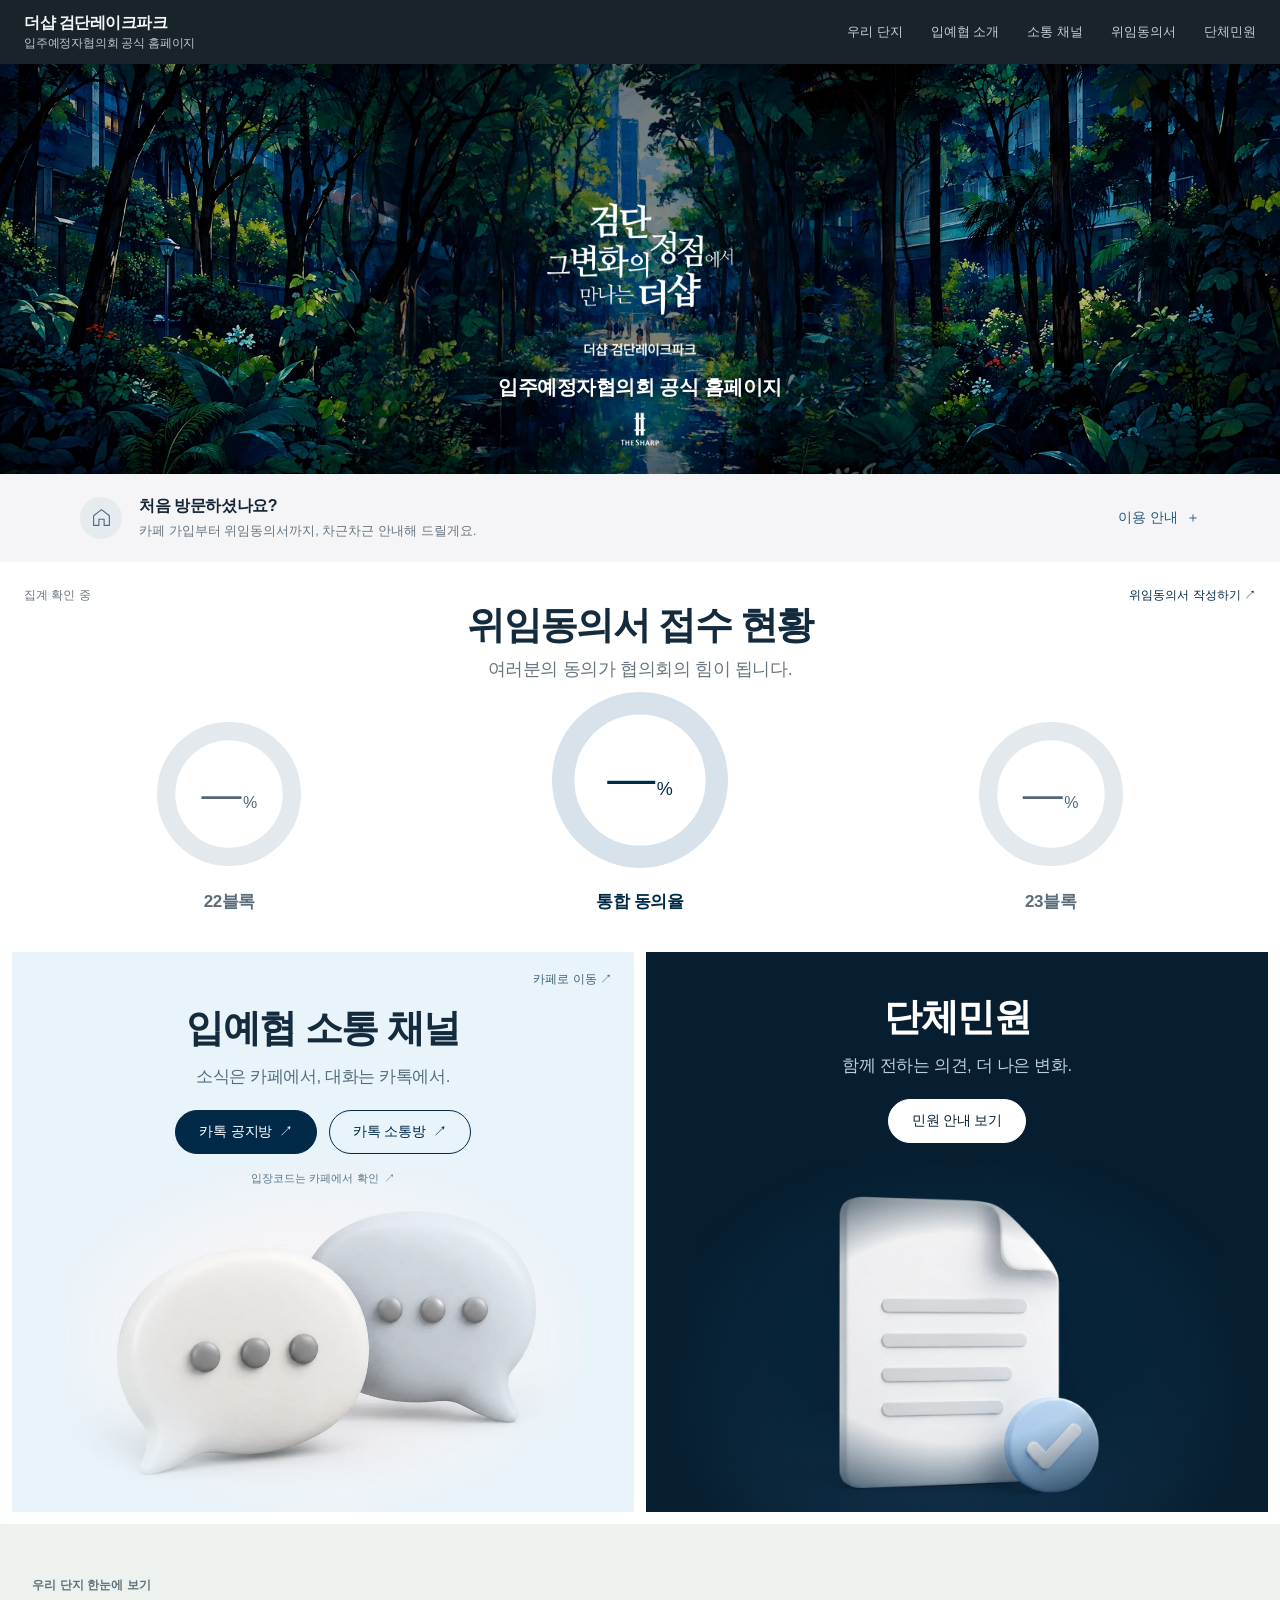
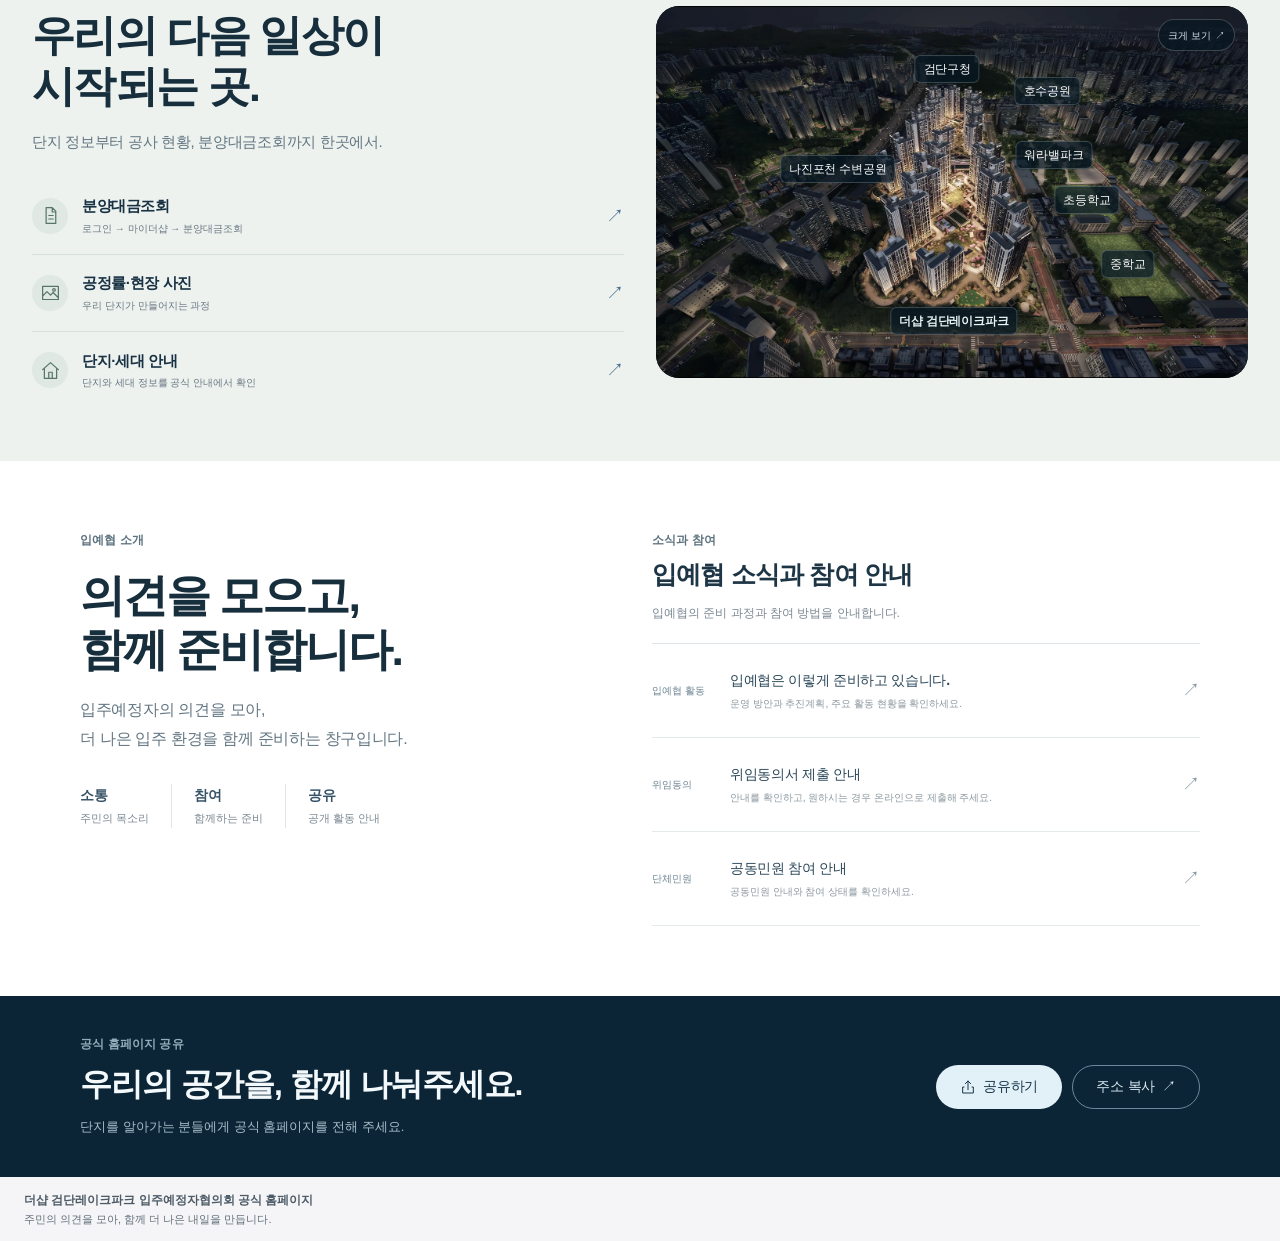
==== commit a8b7d538: "Publish approved official homepage renewal" ====
--- a/index.html
+++ b/index.html
@@ -16,6 +16,7 @@
   <link rel="stylesheet" href="assets/css/home.css">
   <script src="site.config.js" defer></script>
   <script src="assets/js/home.js" defer></script>
+  <script src="assets/js/home-ui.js" defer></script>
   <script src="assets/js/consent.js" defer></script>
 </head>
 <body id="top">
@@ -23,8 +24,8 @@
   <header class="site-header">
     <div class="nav-inner">
       <a class="brand" href="#top" aria-label="더샵 검단레이크파크 입주예정자협의회 공식 홈페이지, 맨 위로"><span class="brand-title" data-brand-title>더샵 검단레이크파크</span><span class="brand-subtitle" data-brand-subtitle>입주예정자협의회 공식 홈페이지</span></a>
-      <nav class="desktop-nav" aria-label="주요 메뉴" data-navigation><a class="nav-link" href="#cafe">입예협 카페</a><a class="nav-link" href="#delegation">위임동의서</a><a class="nav-link" href="#petition">단체민원</a></nav>
-      <button class="menu-toggle" id="menu-toggle" type="button" aria-expanded="false" aria-controls="mobile-nav" aria-label="메뉴 열기" hidden><span aria-hidden="true"></span><span aria-hidden="true"></span></button>
+      <nav class="desktop-nav" aria-label="주요 메뉴" data-navigation><a class="nav-link" href="#about">우리 단지</a><a class="nav-link" href="#council">입예협 소개</a><a class="nav-link" href="#cafe">소통 채널</a><a class="nav-link" href="#delegation">위임동의서</a><a class="nav-link" href="#petition">단체민원</a></nav>
+      <button class="menu-toggle" id="menu-toggle" type="button" aria-expanded="false" aria-controls="mobile-nav" aria-label="메뉴 열기" ><span aria-hidden="true"></span><span aria-hidden="true"></span></button>
     </div>
     <nav class="mobile-nav" id="mobile-nav" aria-label="모바일 주요 메뉴" hidden></nav>
   </header>
@@ -32,6 +33,9 @@
     <section class="hero" aria-labelledby="hero-title">
       <div class="hero-artwork"><div class="hero-backdrop" aria-hidden="true"><img id="hero-backdrop-image" src="assets/images/hero-forest-wide.webp" alt="" fetchpriority="high"></div><div class="hero-image"><img id="hero-image" src="assets/images/hero-entrance.webp" width="3456" height="2160" alt="나무와 산책로를 배경으로 검단 그 변화의 정점에서 만나는 더샵이라고 적힌 더샵 검단레이크파크 대문 이미지" fetchpriority="high"></div><h1 class="hero-title" id="hero-title" aria-label="더샵 검단레이크파크 입주예정자협의회 공식 홈페이지"><span>더샵 검단레이크파크</span><span>입주예정자협의회 공식 홈페이지</span></h1></div>
     </section>
+    <aside class="welcome-strip" aria-label="첫 방문 안내">
+      <div class="welcome-inner"><div class="welcome-copy"><span class="welcome-mark" aria-hidden="true"><svg viewBox="0 0 24 24"><path d="M12 3 3 10v11h6v-7h6v7h6V10z"/></svg></span><div><strong>처음 방문하셨나요?</strong><p>카페 가입부터 위임동의서까지, 차근차근 안내해 드릴게요.</p></div></div><button type="button" class="text-link" id="guide-open">이용 안내 <span aria-hidden="true">＋</span></button></div>
+    </aside>
     <section class="delegation" id="delegation" aria-labelledby="delegation-title">
       <div class="section-copy"><h2 class="section-title" id="delegation-title">위임동의서 접수 현황</h2><p class="section-description" id="delegation-description">여러분의 동의가 협의회의 힘이 됩니다.</p></div>
       <div class="consent-summary" aria-label="블록별 위임동의율">
@@ -53,16 +57,62 @@
         </div>
       </div>
       <p class="consent-status" id="delegation-status">집계 준비 중</p>
-      <p class="visually-hidden" id="delegation-note">접수 현황은 준비가 완료되면 안내하겠습니다.</p>
+      <p class="visually-hidden" id="delegation-note">접수 현황을 확인하고 위임동의서를 작성해 주세요.</p>
       <p class="visually-hidden" id="consent-announcement" role="status" aria-live="polite" aria-atomic="true"></p>
       <div class="delegation-actions" id="delegation-actions"><a class="delegation-link" href="https://form.naver.com/response/3xC5swspWEY" target="_blank" rel="noopener noreferrer" aria-label="위임동의서 작성하기, 새 창에서 열림" aria-describedby="delegation-note"><span class="delegation-link-label">위임동의서 작성하기 <span aria-hidden="true">↗</span></span></a></div>
     </section>
     <div class="features" id="features">
-      <section class="feature feature-cafe" id="cafe" aria-labelledby="cafe-title"><div class="feature-content"><h2 class="section-title" id="cafe-title">입예협 카페</h2><p class="section-description">우리 단지의 소식과 이야기를 나눕니다.</p><div class="button-row"><a class="button button-primary" href="https://cafe.naver.com/tslp" target="_blank" rel="noopener noreferrer" aria-label="카페 방문하기, 새 창에서 열림">카페 방문하기</a></div></div><div class="feature-image"><img src="assets/images/cafe.webp" width="1000" height="1000" alt="이웃의 소통을 표현한 말풍선" loading="lazy" decoding="async"></div></section>
-      <section class="feature feature-petition" id="petition" aria-labelledby="petition-title"><div class="feature-content"><h2 class="section-title" id="petition-title">단체민원</h2><p class="section-description">함께 전하는 의견, 더 나은 변화.</p><div class="button-row"><a class="button button-primary" href="complaints/index.html">민원 안내 보기</a></div></div><div class="feature-image"><img src="assets/images/petition-night.webp" width="1254" height="1254" alt="주민의 의견을 담은 문서" loading="lazy" decoding="async"></div></section>
+      <section class="feature feature-cafe feature-channels" id="cafe" aria-labelledby="cafe-title">
+        <a class="channel-card-link" href="https://cafe.naver.com/tslp" target="_blank" rel="noopener noreferrer" aria-label="입예협 카페 방문하기, 새 창에서 열림"><span>카페로 이동 <span aria-hidden="true">↗</span></span></a>
+        <div class="feature-content"><h2 class="section-title" id="cafe-title">입예협 소통 채널</h2><p class="section-description">소식은 카페에서, 대화는 카톡에서.</p>
+          <div class="button-row channel-actions"><a class="button button-primary" href="https://open.kakao.com/o/g8qdmoDi" target="_blank" rel="noopener noreferrer" aria-label="입예협 카톡 공지방, 새 창에서 열림">카톡 공지방 <span aria-hidden="true">↗</span></a><a class="button button-secondary" href="https://open.kakao.com/o/gbmJJbFi" target="_blank" rel="noopener noreferrer" aria-label="입예협 카톡 소통방, 새 창에서 열림">카톡 소통방 <span aria-hidden="true">↗</span></a></div>
+          <a class="channel-code-link" href="https://cafe.naver.com/tslp/2437" target="_blank" rel="noopener noreferrer" aria-label="카톡방 입장코드는 카페에서 확인, 새 창에서 열림">입장코드는 카페에서 확인 <span aria-hidden="true">↗</span></a>
+        </div><div class="feature-image"><img src="assets/images/cafe.webp" width="1000" height="1000" alt="" loading="lazy" decoding="async"></div>
+      </section>
+      <section class="feature feature-petition" id="petition" aria-labelledby="petition-title"><div class="feature-content"><h2 class="section-title" id="petition-title">단체민원</h2><p class="section-description">함께 전하는 의견, 더 나은 변화.</p><div class="button-row"><a class="button button-primary" href="https://geomdan-lakepark.github.io/complaints/index.html" target="_blank" rel="noopener noreferrer" aria-label="민원 안내 보기, 새 창에서 열림">민원 안내 보기 <span aria-hidden="true">↗</span></a></div></div><div class="feature-image"><img src="assets/images/petition-night.webp" width="1254" height="1254" alt="주민의 의견을 담은 문서" loading="lazy" decoding="async"></div></section>
     </div>
+    <section class="public-about" id="about" aria-labelledby="about-title">
+      <div class="public-container about-layout">
+        <div class="about-copy"><p class="public-eyebrow">우리 단지 한눈에 보기</p><h2 class="editorial-title" id="about-title">우리의 다음 일상이<br>시작되는 곳.</h2><p class="editorial-description">단지 정보부터 공사 현황, 분양대금조회까지 한곳에서.</p>
+          <nav class="about-services thesharp-links" aria-label="우리 단지 공식 서비스">
+            <a class="thesharp-link" href="https://www.thesharp.co.kr/mythe/price_info.aspx" target="_blank" rel="noopener noreferrer" aria-label="분양대금조회, 더샵 공식 홈페이지에서 새 창으로 열림"><span class="quick-icon" aria-hidden="true"><svg viewBox="0 0 24 24"><path d="M7 3h7l4 4v14H7zM14 3v5h4M10 12h5M10 16h5"/></svg></span><span class="quick-copy"><strong>분양대금조회</strong><small>로그인 → 마이더샵 → 분양대금조회</small></span><span class="quick-arrow" aria-hidden="true">↗</span></a>
+            <a class="thesharp-link" href="https://www.thesharp.co.kr/pages/prj/prj_work.aspx?hPROJECT_ID=P_360" target="_blank" rel="noopener noreferrer" aria-label="공정률·현장 사진, 더샵 공식 홈페이지에서 새 창으로 열림"><span class="quick-icon" aria-hidden="true"><svg viewBox="0 0 24 24"><path d="M3 5h18v15H3zM3 16l5-5 4 4 3-3 6 6"/><circle cx="16" cy="9" r="1.5"/></svg></span><span class="quick-copy"><strong>공정률·현장 사진</strong><small>우리 단지가 만들어지는 과정</small></span><span class="quick-arrow" aria-hidden="true">↗</span></a>
+            <a class="thesharp-link" href="https://xn--c79an5jhjs4nmongpjhypa161d.kr/" target="_blank" rel="noopener noreferrer" aria-label="단지·세대 안내, 공식 분양 사이트에서 새 창으로 열림"><span class="quick-icon" aria-hidden="true"><svg viewBox="0 0 24 24"><path d="m3 11 9-8 9 8M5 10v11h14V10M10 21v-7h4v7"/></svg></span><span class="quick-copy"><strong>단지·세대 안내</strong><small>단지와 세대 정보를 공식 안내에서 확인</small></span><span class="quick-arrow" aria-hidden="true">↗</span></a>
+          </nav>
+        </div>
+        <figure class="about-visual" id="complex-visual">
+          <img src="assets/images/complex-aerial.webp" width="3024" height="1898" alt="더샵 검단레이크파크와 검단구청, 주변 학교·공원 위치를 안내하는 조감도" loading="lazy" decoding="async">
+          <span class="aerial-label aerial-label--river">나진포천 수변공원</span>
+          <span class="aerial-label aerial-label--park">워라밸파크</span>
+          <span class="aerial-label aerial-label--district">검단구청</span>
+          <span class="aerial-label aerial-label--lake">호수공원</span>
+          <span class="aerial-label aerial-label--elementary">초등학교</span>
+          <span class="aerial-label aerial-label--middle">중학교</span>
+          <span class="aerial-label aerial-label--complex">더샵 검단레이크파크</span>
+          <button class="aerial-expand" id="aerial-open" type="button" aria-label="조감도 크게 보기">크게 보기 <span aria-hidden="true">↗</span></button>
+          <figcaption>더샵 검단레이크파크, 초등학교, 중학교, 나진포천 수변공원, 워라밸파크, 검단구청, 호수공원 위치 안내</figcaption>
+        </figure>
+      </div>
+    </section>
+    <section class="council-public" id="council" aria-labelledby="council-title">
+      <div class="public-container council-layout">
+        <div class="council-intro"><p class="public-eyebrow">입예협 소개</p><h2 class="editorial-title" id="council-title">의견을 모으고,<br>함께 준비합니다.</h2><p class="editorial-description">입주예정자의 의견을 모아,<br>더 나은 입주 환경을 함께 준비하는 창구입니다.</p><div class="council-values"><span><b>소통</b>주민의 목소리</span><span><b>참여</b>함께하는 준비</span><span><b>공유</b>공개 활동 안내</span></div></div>
+        <div class="public-activity" aria-labelledby="activity-title"><div class="activity-heading"><div><p class="public-eyebrow">소식과 참여</p><h3 id="activity-title">입예협 소식과 참여 안내</h3></div></div><p class="activity-description">입예협의 준비 과정과 참여 방법을 안내합니다.</p><div class="activity-list">
+          <a class="activity-row" href="https://cafe.naver.com/tslp/3243" target="_blank" rel="noopener noreferrer" aria-label="입예협은 이렇게 준비하고 있습니다, 카페에서 새 창으로 열림"><span class="activity-type">입예협 활동</span><span class="activity-copy"><strong>입예협은 이렇게 준비하고 있습니다.</strong><small>운영 방안과 추진계획, 주요 활동 현황을 확인하세요.</small></span><span class="activity-arrow" aria-hidden="true">↗</span></a>
+          <a class="activity-row" href="https://form.naver.com/response/3xC5swspWEY" target="_blank" rel="noopener noreferrer" aria-label="위임동의서 제출 안내, 네이버 폼에서 새 창으로 열림"><span class="activity-type">위임동의</span><span class="activity-copy"><strong>위임동의서 제출 안내</strong><small>안내를 확인하고, 원하시는 경우 온라인으로 제출해 주세요.</small></span><span class="activity-arrow" aria-hidden="true">↗</span></a>
+          <a class="activity-row" href="https://geomdan-lakepark.github.io/complaints/index.html" target="_blank" rel="noopener noreferrer" aria-label="공동민원 참여 안내, 새 창에서 열림"><span class="activity-type">단체민원</span><span class="activity-copy"><strong>공동민원 참여 안내</strong><small>공동민원 안내와 참여 상태를 확인하세요.</small></span><span class="activity-arrow" aria-hidden="true">↗</span></a>
+        </div></div>
+      </div>
+    </section>
+    <section class="share-section" id="share" aria-labelledby="share-title"><div class="public-container share-layout"><div class="share-copy"><p class="public-eyebrow">공식 홈페이지 공유</p><h2 id="share-title">우리의 공간을, 함께 나눠주세요.</h2><p>단지를 알아가는 분들에게 공식 홈페이지를 전해 주세요.</p></div><div class="share-controls"><div class="button-row"><button class="button button-share" type="button" id="site-share"><svg viewBox="0 0 24 24" aria-hidden="true"><path d="M12 16V3m-4 4 4-4 4 4M6 12H4v9h16v-9h-2"/></svg>공유하기</button><button class="button button-share-secondary" type="button" id="site-copy">주소 복사 <span aria-hidden="true">↗</span></button></div><p class="share-status" role="status" id="share-status" aria-live="polite"></p></div></div></section>
   </main>
-  <footer class="site-footer"><div class="footer-inner"><p class="footer-brand"><span data-brand-title>더샵 검단레이크파크</span> <span data-brand-subtitle>입주예정자협의회 공식 홈페이지</span></p><p class="footer-copy" id="footer-copy">주민의 의견을 모아, 함께 더 나은 내일을 만듭니다.</p></div></footer>
+  <footer class="site-footer"><div class="footer-inner"><p class="footer-brand"><span data-brand-title>더샵 검단레이크파크</span><span class="footer-subtitle" data-brand-subtitle>입주예정자협의회 공식 홈페이지</span></p><p class="footer-copy" id="footer-copy">주민의 의견을 모아, 함께 더 나은 내일을 만듭니다.</p></div></footer>
+  <dialog class="guide-dialog" id="guide-dialog" aria-labelledby="guide-title"><button class="icon-close" id="guide-close" type="button" aria-label="이용 안내 닫기"><svg viewBox="0 0 24 24" aria-hidden="true"><path d="m7 7 10 10M17 7 7 17"/></svg></button><p class="public-eyebrow">처음 오신 분을 위한 안내</p><h2 class="editorial-title" id="guide-title">함께할 준비,<br>이렇게 시작하세요.</h2><p class="guide-description">카페 가입과 계약자 인증으로 입주예정자 등업을 신청할 수 있습니다. 위임동의서 제출은 선택입니다.</p><ol class="guide-steps"><li><span class="step-number">01</span><div><h3>입예협 카페 가입</h3><p>우리 단지의 소식이 모이는 공식 카페에 가입해 주세요.</p><a class="text-link" href="https://cafe.naver.com/tslp" target="_blank" rel="noopener noreferrer" aria-label="입예협 카페로 이동, 새 창에서 열림">카페로 이동 <span aria-hidden="true">↗</span></a></div></li><li><span class="step-number">02</span><div><h3>계약자 인증 · 입주예정자 등업</h3><p>카페 안내에 따라 계약자 인증을 신청해 주세요. 확인 후 입주예정자 등급으로 등업되며, 2~3일이 소요될 수 있습니다.</p><a class="text-link" href="https://cafe.naver.com/f-e/cafes/31741674/articles/78?menuid=4&amp;referrerAllArticles=false" target="_blank" rel="noopener noreferrer" aria-label="계약자 인증·등업 안내, 카페에서 새 창으로 열림">인증 안내 보기 <span aria-hidden="true">↗</span></a></div></li><li><span class="step-number">03</span><div><h3>위임동의서 제출 · 선택</h3><p>원하시는 경우 위임동의서를 제출해 주세요. 제출 확인 후 입주자정회원 등업까지 2~3일이 소요될 수 있습니다.</p><a class="text-link" href="https://form.naver.com/response/3xC5swspWEY" target="_blank" rel="noopener noreferrer" aria-label="위임동의서 작성, 네이버 폼에서 새 창으로 열림">위임동의서 작성 <span aria-hidden="true">↗</span></a></div></li></ol><p class="guide-note">위임동의서 제출은 필수가 아닙니다. 입주예정자 등급으로도 카페를 열람할 수 있습니다. 자세한 인증·등업 기준은 카페 안내를 확인해 주세요.</p></dialog>
+  <dialog class="aerial-dialog" id="aerial-dialog" aria-labelledby="aerial-title">
+    <div class="aerial-dialog-head"><h2 id="aerial-title">더샵 검단레이크파크 · 주변 공간</h2><button class="icon-close" id="aerial-close" type="button" aria-label="조감도 닫기"><svg viewBox="0 0 24 24" aria-hidden="true"><path d="m7 7 10 10M17 7 7 17"/></svg></button></div>
+    <div class="aerial-scroll" id="aerial-detail" tabindex="0" role="region" aria-label="주변 공간 조감도, 좌우로 스크롤하여 확인"></div>
+    <p class="aerial-dialog-note">좌우로 움직여 이름표와 주변 공간을 확인하세요.</p>
+  </dialog>
   <dialog class="notice-dialog" id="notice-dialog" aria-labelledby="notice-title" aria-describedby="notice-message"><h2 class="dialog-title" id="notice-title">링크 준비 중</h2><p class="dialog-message" id="notice-message">준비가 완료되면 안내하겠습니다.</p><form method="dialog"><button class="button button-primary dialog-close" type="submit">확인</button></form></dialog>
 </body>
 </html>
--- a/assets/css/home.css
+++ b/assets/css/home.css
@@ -357,3 +357,300 @@
   .consent-ring-track { stroke: #a8b9c5; }
   .consent-metric--total .consent-ring-track { stroke: #8aa4b8; }
 }
+
+/* Unpublished revision: a shared bar height and tightly spaced footer. */
+:root { --bar-height: 64px; --header-height: var(--bar-height); }
+.site-header { border-bottom: 0; }
+.nav-inner { min-height: var(--bar-height); padding-block: 10px; }
+.footer-inner {
+  min-height: var(--bar-height);
+  padding: 10px 0;
+  display: flex;
+  flex-direction: column;
+  align-items: flex-start;
+  justify-content: center;
+  gap: 3px;
+}
+.footer-brand { font-size: 12px; line-height: 1.35; }
+.footer-brand span + span::before { content: ' '; white-space: pre; }
+.footer-copy { margin: 0; font-size: 11px; line-height: 1.35; }
+
+/* A native cafe link covers the panel; Kakao controls are separate siblings. */
+.feature-channels .feature-content { pointer-events: none; padding-top: 53px; z-index: auto; }
+.channel-card-link { position: absolute; inset: 0; z-index: 3; text-decoration: none; }
+.channel-card-link > span { position: absolute; top: 18px; right: 22px; color: #416278; font-size: 12px; font-weight: 500; }
+.channel-card-link:focus-visible { outline-offset: -5px; }
+.channel-card-link:hover { background: rgba(0,42,72,.018); }
+.channel-actions { position: relative; z-index: 4; pointer-events: auto; }
+.channel-actions .button { min-width: 135px; }
+.feature-channels .feature-image { pointer-events: none; }
+.feature-channels .section-description { color: #546d7e; }
+
+/* One compact official-services panel, instead of three large extra cards. */
+.feature-thesharp { grid-column: 1 / -1; min-height: 300px; display: grid; grid-template-columns: 1fr 1.08fr; align-items: center; gap: 56px; padding: 34px clamp(30px,6vw,90px); text-align: left; background: #f3f3f6; }
+.thesharp-eyebrow { margin-bottom: 8px; color: #7c8290; font-size: 11px; font-weight: 650; letter-spacing: 2px; }
+.feature-thesharp .section-title { font-size: clamp(32px,3vw,42px); }
+.feature-thesharp .section-description { margin: 13px 0 0; color: #697580; font-size: 17px; }
+.thesharp-links { display: grid; }
+.thesharp-link { display: flex; align-items: center; gap: 18px; width: 100%; padding: 17px 0; min-height: 78px; border: 0; border-bottom: 1px solid #dcdfe5; text-align: left; background: transparent; color: #183143; }
+.thesharp-link:last-child { border-bottom: 0; }
+.quick-icon { display: grid; place-items: center; flex: 0 0 42px; width: 42px; height: 42px; border-radius: 50%; color: #496e8c; background: #e4eaf0; }
+.quick-icon svg { width: 24px; height: 24px; fill: none; stroke: currentColor; stroke-width: 1.4; stroke-linejoin: round; stroke-linecap: round; }
+.quick-copy { display: flex; flex-direction: column; gap: 4px; min-width: 0; }
+.quick-copy strong { font-size: 17px; line-height: 1.35; font-weight: 600; letter-spacing: -.4px; }
+.quick-copy small { font-size: 12px; line-height: 1.35; color: #697580; }
+.quick-arrow { font-size: 20px; margin-left: auto; color: #496e8c; }
+.thesharp-link:hover .quick-copy strong { color: #002a48; text-decoration: underline; text-underline-offset: 4px; }
+
+@media (max-width: 767px) {
+  :root { --bar-height: 76px; --header-height: var(--bar-height); }
+  .footer-brand { display: flex; flex-direction: column; gap: 1px; font-size: 11px; line-height: 1.3; }
+  .footer-brand span + span::before { content: none; }
+  .footer-copy { font-size: 10px; line-height: 1.3; }
+  .footer-inner { gap: 3px; }
+  .feature-channels .feature-content { padding-top: 54px; }
+  .channel-card-link > span { top: 16px; right: 20px; font-size: 11px; }
+  .channel-actions { gap: 10px; }
+  .channel-actions .button { min-width: 128px; padding-inline: 17px; }
+  .feature-channels .section-title { font-size: 32px; }
+  .feature-thesharp { grid-template-columns: minmax(0,1fr); min-height: 0; gap: 23px; padding: 34px 26px 22px; }
+  .feature-thesharp .section-title { font-size: 32px; }
+  .feature-thesharp .section-description { margin-top: 10px; font-size: 15px; }
+  .desktop-break { display: none; }
+  .thesharp-link { gap: 14px; padding: 15px 0; }
+  .quick-copy strong { font-size: 16px; }
+  .quick-copy small { font-size: 11px; }
+}
+
+@media (max-width: 359px) { .channel-actions { flex-direction: column; } .channel-actions .button { min-width: 155px; } .feature-channels .feature-content { padding-bottom: 230px; } .feature-channels .feature-image { height: 52%; } }
+/* Instant anchor jumps make this approval preview easy to compare. */
+html { scroll-behavior: auto; }
+
+/* Public introduction: short, open sections with one clear purpose each. */
+.welcome-strip { background: #f5f5f7; }
+.welcome-inner { width: min(1120px, calc(100% - 96px)); min-height: 88px; margin-inline: auto; display: flex; align-items: center; justify-content: space-between; gap: 24px; padding-block: 15px; }
+.welcome-copy { display: flex; align-items: center; gap: 17px; }
+.welcome-copy strong { font-size: 16px; font-weight: 650; letter-spacing: -.4px; }
+.welcome-copy p { margin-top: 2px; color: var(--muted); font-size: 13px; }
+.welcome-mark { display: grid; place-items: center; width: 42px; height: 42px; flex: 0 0 42px; background: #e6ebef; color: #496c84; border-radius: 50%; }
+.welcome-mark svg { width: 21px; height: 21px; fill: none; stroke: currentColor; stroke-width: 1.3; stroke-linejoin: round; }
+.text-link { display: inline-flex; align-items: center; gap: 8px; min-height: 44px; padding: 5px 0; border: 0; background: transparent; color: #265a7c; font-size: 14px; font-weight: 550; text-decoration: none; }
+.text-link:hover { color: #002a48; text-decoration: underline; text-underline-offset: 4px; }
+.welcome-inner > .text-link { flex-shrink: 0; }
+.public-container { width: min(1120px, calc(100% - 96px)); margin-inline: auto; }
+.public-eyebrow { color: #5d737f; font-size: 12px; line-height: 1.5; letter-spacing: .1px; font-weight: 600; }
+.sample-tag { display: inline-block; vertical-align: middle; margin-left: 8px; padding: 2px 7px; color: #7c858a; background: rgba(115,130,140,.075); border: 1px solid rgba(115,130,140,.13); border-radius: 4px; font-size: 10px; font-weight: 400; white-space: nowrap; }
+.editorial-title { margin-top: 20px; color: #172e3d; font-size: clamp(36px, 3.8vw, 50px); line-height: 1.2; font-weight: 700; letter-spacing: -2px; }
+.editorial-description { margin-top: 20px; color: #637682; font-size: 16px; line-height: 1.8; letter-spacing: -.3px; }
+.public-about { margin-top: 12px; background: #edf2ef; }
+.about-layout { display: grid; grid-template-columns: repeat(2, minmax(0,1fr)); align-items: center; gap: 64px; padding-block: 58px; }
+.about-copy { padding-block: 8px; }
+.about-topics { display: flex; flex-wrap: wrap; gap: 8px; margin-top: 22px; }
+.about-topics span { padding: 5px 12px; border-radius: 999px; color: #5b7169; background: #e0e9e3; font-size: 11px; }
+.about-copy > .text-link { margin-top: 15px; }
+.about-visual { position: relative; overflow: hidden; height: 320px; margin: 0; border-radius: 24px; background: #102d31; }
+.about-visual img { width: 100%; height: 100%; object-fit: cover; object-position: center; }
+.about-visual::after { content: ''; position: absolute; inset: 50% 0 0; background: linear-gradient(transparent, rgba(0,22,27,.8)); pointer-events: none; }
+.about-visual figcaption { position: absolute; z-index: 1; left: 24px; right: 24px; bottom: 20px; color: #e0ece7; font-size: 10px; letter-spacing: 1.2px; display: flex; justify-content: space-between; gap: 12px; }
+.about-visual figcaption span { color: #a9c2bb; font-size: 10px; letter-spacing: 0; }
+.council-layout { display: grid; grid-template-columns: .95fr 1.05fr; gap: 76px; padding-block: 70px; align-items: start; }
+.council-intro .editorial-title { font-size: clamp(34px,3.5vw,46px); }
+.council-values { display: flex; margin-top: 30px; }
+.council-values span { display: flex; flex-direction: column; gap: 4px; font-size: 11px; color: #7a8791; padding-inline: 22px; border-left: 1px solid #e1e5e8; }
+.council-values span:first-child { padding-left: 0; border-left: 0; }
+.council-values b { color: #365267; font-size: 14px; font-weight: 600; }
+.activity-heading { display: flex; align-items: flex-start; justify-content: space-between; gap: 10px; }
+.activity-heading h3 { margin-top: 9px; color: #1d3545; font-size: 25px; line-height: 1.35; font-weight: 650; letter-spacing: -.8px; }
+.activity-heading > .sample-tag { margin-top: 2px; }
+.activity-description { margin-top: 11px; color: #7a8791; font-size: 12px; line-height: 1.7; }
+.activity-list { margin-top: 20px; border-top: 1px solid #dfe5e9; }
+.activity-row { display: flex; align-items: center; gap: 20px; width: 100%; min-height: 85px; padding: 19px 0; text-align: left; border: 0; border-bottom: 1px solid #e4e9ec; color: #294658; background: transparent; }
+.activity-row:hover .activity-copy strong { text-decoration: underline; text-underline-offset: 4px; }
+.activity-type { flex: 0 0 54px; color: #6c8492; font-size: 10px; font-weight: 550; }
+.activity-copy { display: flex; flex-direction: column; gap: 5px; min-width: 0; }
+.activity-copy strong { font-size: 14px; line-height: 1.5; font-weight: 550; letter-spacing: -.3px; }
+.activity-copy small { font-size: 10px; color: #8b979e; }
+.activity-arrow { color: #8599a6; font-size: 18px; margin-left: auto; }
+.activity-note { margin-top: 12px; color: #8b979e; font-size: 10px; line-height: 1.6; }
+.share-section { background: #0b2537; }
+.share-layout { display: grid; grid-template-columns: 1.15fr 1fr; align-items: center; gap: 40px; padding-block: 39px; }
+.share-copy .public-eyebrow { color: #92adb9; }
+.share-copy h2 { margin-top: 10px; color: #f3f8fa; font-size: clamp(24px,2.5vw,32px); line-height: 1.35; letter-spacing: -1px; font-weight: 650; }
+.share-copy > p:last-child { margin-top: 10px; color: #a8bdc9; font-size: 13px; line-height: 1.7; }
+.share-controls { text-align: right; }
+.share-controls .button-row { justify-content: flex-end; margin-top: 0; gap: 10px; }
+.button-share { background: #e2f0f7; color: #17364a; }
+.button-share:hover { background: #fff; }
+.button-share svg { width: 16px; height: 16px; fill: none; stroke: currentColor; stroke-width: 1.5; stroke-linecap: round; stroke-linejoin: round; }
+.button-share-secondary { border-color: #6c899b; color: #dae8f0; background: transparent; }
+.button-share-secondary:hover { background: #17394f; }
+.share-status { min-height: 16px; margin-top: 6px; font-size: 10px; color: #b9d7e7; }
+.guide-dialog { width: min(590px,calc(100% - 32px)); max-height: calc(100dvh - 40px); padding: 40px; border: 0; border-radius: 26px; color: var(--ink); background: #fff; margin: auto; overflow: auto; box-shadow: 0 25px 100px rgba(0,20,35,.18); }
+.guide-dialog::backdrop { background: rgba(8,28,42,.5); backdrop-filter: blur(7px); -webkit-backdrop-filter: blur(7px); }
+.guide-dialog .editorial-title { font-size: 37px; margin-top: 14px; letter-spacing: -1.5px; }
+.icon-close { position: absolute; top: 23px; right: 23px; display: grid; place-items: center; width: 34px; height: 34px; padding: 0; border: 0; border-radius: 50%; color: #71818b; background: #eff2f4; }
+.icon-close svg { display: block; width: 20px; height: 20px; fill: none; stroke: currentColor; stroke-width: 1.5; stroke-linecap: round; }
+.guide-description { margin-top: 16px; color: #71818b; font-size: 13px; line-height: 1.7; }
+.guide-steps { margin: 25px 0 0; padding: 0; list-style: none; }
+.guide-steps li { display: flex; align-items: flex-start; gap: 19px; padding: 17px 0 13px; border-top: 1px solid #e4e9ec; }
+.step-number { flex: 0 0 26px; white-space: nowrap; color: #7b99ae; font-size: 18px; line-height: 26px; font-weight: 400; font-variant-numeric: tabular-nums; }
+.guide-steps h3 { color: #294658; font-size: 16px; line-height: 26px; font-weight: 650; letter-spacing: -.3px; }
+.guide-steps p { margin-top: 4px; color: #7a8791; font-size: 12px; line-height: 1.7; }
+.guide-steps .text-link { font-size: 12px; min-height: 36px; }
+.guide-note { margin-top: 13px; color: #89969e; font-size: 10px; line-height: 1.6; }
+.site-footer { margin-top: 0; }
+
+@media (min-width: 768px) and (max-width: 1023px) {
+  .desktop-nav { gap: 16px; }
+  .desktop-nav .nav-link { font-size: 12px; }
+  .public-container,.welcome-inner { width: calc(100% - 64px); }
+  .about-layout { gap: 30px; }
+  .council-layout { gap: 40px; }
+  .council-values span { padding-inline: 14px; }
+  .activity-row { gap: 12px; }
+  .activity-type { flex-basis: 48px; }
+}
+
+@media (max-width: 767px) {
+  .welcome-inner { width: calc(100% - 40px); min-height: 91px; gap: 14px; }
+  .welcome-copy { gap: 0; }
+  .welcome-mark { display: none; }
+  .welcome-copy strong { font-size: 14px; }
+  .welcome-copy p { font-size: 11px; line-height: 1.55; max-width: 210px; margin-top: 4px; }
+  .welcome-inner > .text-link { font-size: 11px; gap: 4px; }
+  .public-container { width: calc(100% - 48px); }
+  .public-eyebrow { font-size: 11px; }
+  .sample-tag { font-size: 9px; margin-left: 5px; padding: 2px 5px; }
+  .editorial-title { font-size: 34px; margin-top: 17px; letter-spacing: -1.4px; }
+  .editorial-description { font-size: 14px; line-height: 1.8; margin-top: 17px; }
+  .public-about { margin-top: 10px; }
+  .about-layout { grid-template-columns: minmax(0,1fr); gap: 24px; padding-block: 35px; }
+  .about-copy { padding: 0; }
+  .about-topics { margin-top: 17px; gap: 7px; }
+  .about-topics span { font-size: 10px; }
+  .about-copy > .text-link { font-size: 12px; margin-top: 10px; }
+  .about-visual { height: 200px; border-radius: 19px; }
+  .about-visual figcaption { left: 17px; right: 17px; bottom: 15px; font-size: 8px; letter-spacing: .6px; gap: 8px; }
+  .about-visual figcaption span { font-size: 8px; }
+  .council-layout { grid-template-columns: minmax(0,1fr); gap: 37px; padding-block: 40px; }
+  .council-intro .editorial-title { font-size: 34px; }
+  .council-values { margin-top: 23px; }
+  .council-values span { padding-inline: 20px; font-size: 10px; }
+  .council-values b { font-size: 13px; }
+  .activity-heading h3 { font-size: 23px; margin-top: 8px; }
+  .activity-description { font-size: 11px; }
+  .activity-row { gap: 12px; min-height: 84px; padding-block: 17px; }
+  .activity-type { flex-basis: 44px; font-size: 9px; }
+  .activity-copy strong { font-size: 13px; }
+  .activity-copy small { font-size: 9px; }
+  .activity-note { font-size: 9px; }
+  .share-layout { grid-template-columns: minmax(0,1fr); gap: 23px; padding-block: 31px 22px; }
+  .share-copy h2 { font-size: 26px; line-height: 1.4; }
+  .share-copy > p:last-child { font-size: 12px; }
+  .share-controls { text-align: left; }
+  .share-controls .button-row { justify-content: flex-start; margin-top: 0; }
+  .share-controls .button { font-size: 12px; padding-inline: 20px; }
+  .guide-dialog { padding: 32px 24px 24px; border-radius: 22px; }
+  .guide-dialog .editorial-title { font-size: 31px; }
+  .guide-dialog .public-eyebrow { max-width: calc(100% - 32px); font-size: 10px; }
+  .icon-close { top: 19px; right: 19px; }
+  .guide-description { font-size: 12px; }
+  .guide-steps { margin-top: 23px; }
+  .guide-steps li { gap: 14px; padding-top: 15px; }
+  .guide-steps p { font-size: 11px; }
+  .guide-note { font-size: 9px; }
+  .site-footer { margin-top: 0; }
+}
+
+/* Full-width split section: balanced regions with a large, uncropped aerial view. */
+.channel-code-link { position: relative; z-index: 4; pointer-events: auto; display: inline-flex; align-items: center; gap: 5px; min-height: 36px; margin-top: 7px; color: #5a7687; font-size: 11px; text-decoration: none; }
+.channel-code-link:hover { color: var(--brand); text-decoration: underline; text-underline-offset: 3px; }
+.thesharp-link, .activity-row { text-decoration: none; }
+.public-about { margin-top: 0; }
+.about-layout { width: calc(100% - 64px); grid-template-columns: repeat(2, minmax(0,1fr)); gap: 32px; padding-block: 52px; }
+.about-copy { width: 100%; max-width: 620px; min-width: 0; margin-inline: auto; padding-block: 0; }
+.about-copy .editorial-title { font-size: clamp(34px,3.35vw,47px); margin-top: 16px; letter-spacing: -1.65px; }
+.about-copy .editorial-description { font-size: 15px; margin-top: 17px; line-height: 1.7; }
+.about-services { margin-top: 23px; }
+.about-services .thesharp-link { min-height: 77px; gap: 14px; padding: 15px 0; border-color: #d6e1da; }
+.about-services .quick-icon { flex-basis: 36px; width: 36px; height: 36px; color: #587569; background: #dfe8e2; }
+.about-services .quick-icon svg { width: 21px; height: 21px; }
+.about-services .quick-copy strong { font-size: 15px; }
+.about-services .quick-copy small { font-size: 10px; line-height: 1.5; }
+.about-services .quick-arrow { font-size: 18px; }
+.about-visual { width: 100%; min-width: 0; height: auto; aspect-ratio: 3024 / 1898; border-radius: 23px; isolation: isolate; }
+.about-visual img { width: 100%; height: 100%; object-fit: contain; }
+.about-visual::after { inset: 0; z-index: 0; background: linear-gradient(90deg,rgba(4,17,28,.12),transparent 32%,transparent 60%,rgba(4,17,28,.1)); }
+.about-visual figcaption { position: absolute; width: 1px; height: 1px; padding: 0; margin: -1px; overflow: hidden; clip: rect(0,0,0,0); white-space: nowrap; border: 0; }
+.aerial-label { position: absolute; z-index: 2; left: var(--label-x); top: var(--label-y); transform: translate(-50%,-50%); margin: 0; white-space: nowrap; padding: 5px 8px; color: #fff; background: rgba(8,25,37,.7); border: 1px solid rgba(211,235,238,.21); border-radius: 6px; font-size: clamp(10px,.92vw,13px); font-weight: 550; line-height: 1.35; letter-spacing: -.2px; box-shadow: 0 2px 8px rgba(0,0,0,.07); }
+.aerial-label--river { --label-x: 30.7%; --label-y: 43.8%; }
+.aerial-label--park { --label-x: 67.2%; --label-y: 40.1%; }
+.aerial-label--elementary { --label-x: 72.8%; --label-y: 52.1%; }
+.aerial-label--middle { --label-x: 79.7%; --label-y: 69.4%; }
+.aerial-label--complex { --label-x: 50.3%; --label-y: 84.6%; font-weight: 650; color: #e6f6f4; }
+.aerial-label--district { --label-x: 49.2%; --label-y: 16.8%; }
+.aerial-label--lake { --label-x: 66.1%; --label-y: 22.8%; }
+.aerial-expand { position: absolute; z-index: 3; top: 13px; right: 13px; display: inline-flex; align-items: center; justify-content: center; gap: 4px; min-height: 32px; padding: 5px 9px; border: 1px solid rgba(255,255,255,.2); border-radius: 999px; background: rgba(6,22,33,.65); color: #d7e6eb; font-size: 10px; line-height: 1.3; }
+.aerial-expand:hover { background: rgba(6,22,33,.9); }
+.aerial-dialog { width: min(1180px,calc(100vw - 40px)); max-height: calc(100dvh - 40px); padding: 20px; border: 0; border-radius: 22px; background: #122432; color: #eef5f7; overflow: auto; margin: auto; }
+.aerial-dialog::backdrop { background: rgba(7,17,26,.78); backdrop-filter: blur(8px); -webkit-backdrop-filter: blur(8px); }
+.aerial-dialog-head { display: flex; align-items: center; justify-content: space-between; gap: 20px; margin-bottom: 15px; }
+.aerial-dialog-head h2 { color: #eef5f7; font-size: 17px; font-weight: 550; letter-spacing: -.3px; }
+.aerial-dialog .icon-close { position: static; flex: 0 0 34px; background: #263c4b; color: #c4d5de; }
+.aerial-dialog .about-visual { width: 100%; border-radius: 12px; }
+.aerial-dialog .aerial-label { font-size: clamp(11px,1.3vw,16px); }
+.aerial-dialog .aerial-expand { display: none; }
+.activity-copy small { line-height: 1.55; }
+.activity-type { flex-basis: 58px; }
+.activity-row { min-height: 94px; }
+.guide-note { padding: 11px 13px; color: #5e7787; background: #f1f5f7; border-radius: 8px; font-size: 11px; }
+
+@media (min-width:768px) and (max-width:1023px) {
+  .about-layout { width: calc(100% - 64px); grid-template-columns: repeat(2, minmax(0,1fr)); gap: 32px; }
+  .about-copy .editorial-title { font-size: 33px; }
+  .about-copy .editorial-description { font-size: 13px; }
+  .about-services .quick-copy strong { font-size: 14px; }
+  .about-services .thesharp-link { gap: 11px; }
+  .aerial-label { padding: 4px 6px; font-size: 9px; }
+  .aerial-expand { font-size: 9px; top: 8px; right: 8px; min-height: 28px; }
+}
+
+@media (max-width:767px) {
+  .channel-code-link { margin-top: 6px; font-size: 10px; }
+  .feature-channels .feature-content { padding-bottom: 260px; }
+  .feature-channels .feature-image { height: 56%; }
+  .about-layout { width: calc(100% - 48px); grid-template-columns: minmax(0,1fr); gap: 26px; padding-block: 35px; }
+  .about-copy { max-width: none; }
+  .about-copy .editorial-title { font-size: 34px; margin-top: 17px; letter-spacing: -1.4px; }
+  .about-copy .editorial-description { font-size: 14px; margin-top: 15px; }
+  .about-services { margin-top: 19px; }
+  .about-services .thesharp-link { min-height: 77px; }
+  .about-services .quick-copy strong { font-size: 15px; }
+  .about-services .quick-copy small { font-size: 10px; }
+  .about-visual { border-radius: 16px; }
+  .aerial-label { padding: 3px 5px; font-size: 8.5px; line-height: 1.3; border-radius: 4px; }
+  .aerial-expand { min-height: 26px; padding: 4px 7px; top: 7px; right: 7px; font-size: 8px; }
+  .aerial-dialog { width: calc(100% - 20px); padding: 15px; border-radius: 17px; }
+  .aerial-dialog-head { gap: 12px; margin-bottom: 12px; }
+  .aerial-dialog-head h2 { font-size: 14px; }
+  .aerial-dialog .about-visual { min-width: 740px; }
+  .aerial-dialog .aerial-label { font-size: 12px; }
+  .aerial-scroll { overflow: auto; border-radius: 12px; }
+  .aerial-dialog-note { color: #a4bdca; font-size: 10px; margin-top: 12px; }
+  .activity-row { min-height: 94px; }
+  .activity-type { flex-basis: 47px; font-size: 9px; }
+  .activity-copy strong { font-size: 13px; }
+  .activity-copy small { font-size: 10px; }
+  .guide-note { font-size: 10px; }
+}
+
+@media (max-width:359px) {
+  .feature-channels .feature-image { height: 48%; }
+  .aerial-label { font-size: 8px; }
+}
+
+.aerial-dialog-note { display: none; }
+@media (max-width: 767px) { .aerial-dialog-note { display: block; } }
+
+/* Keep only the share controls visible and join the footer to this section. */
+.share-status:empty { display: none; }
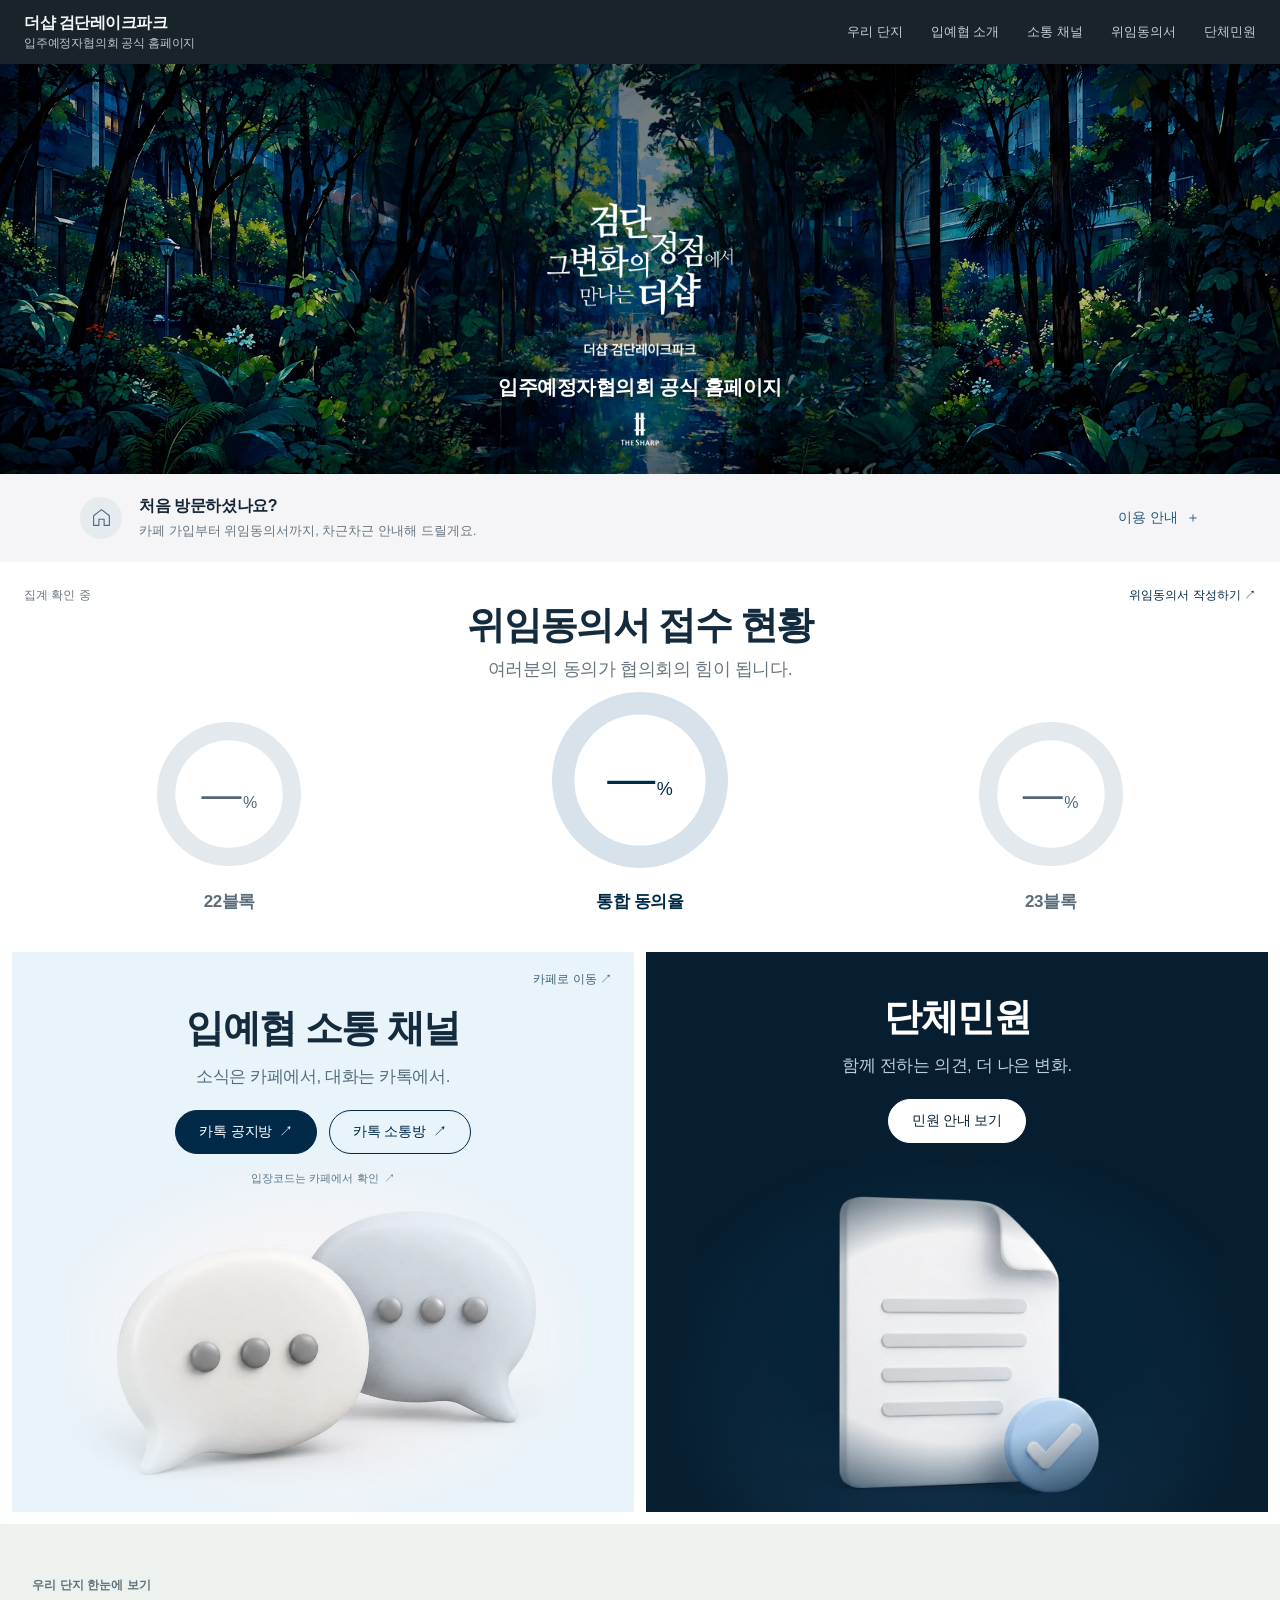
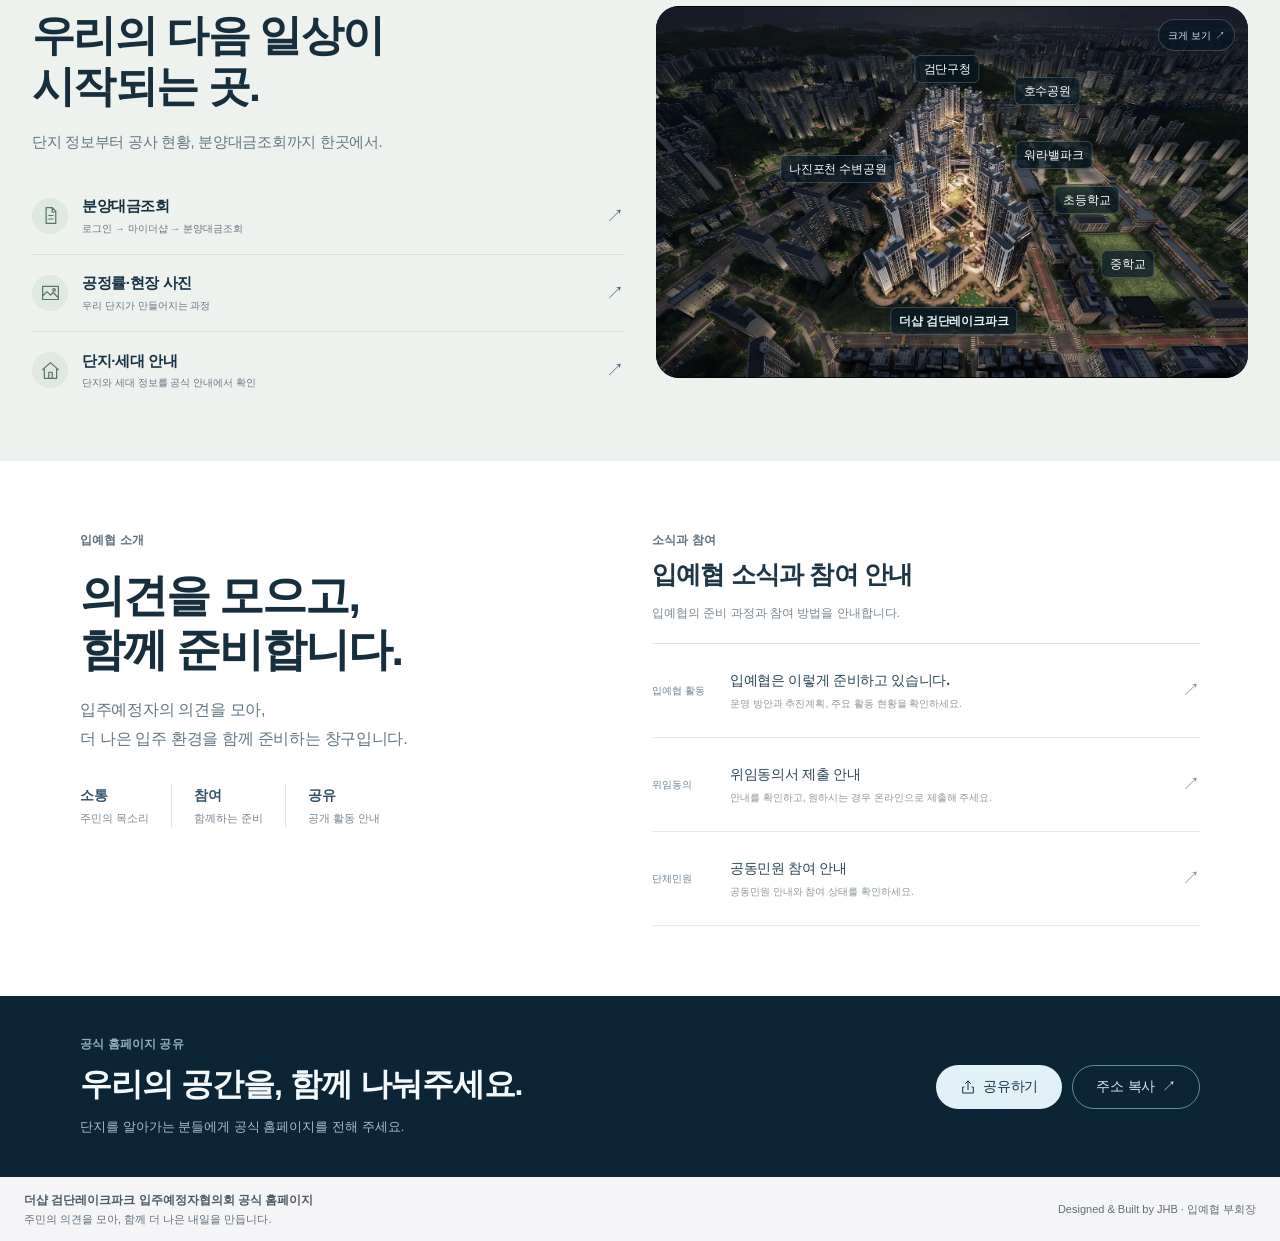
==== commit bed5ecec: "Add JHB vice chair homepage creator credit" ====
--- a/index.html
+++ b/index.html
@@ -106,7 +106,7 @@
     </section>
     <section class="share-section" id="share" aria-labelledby="share-title"><div class="public-container share-layout"><div class="share-copy"><p class="public-eyebrow">공식 홈페이지 공유</p><h2 id="share-title">우리의 공간을, 함께 나눠주세요.</h2><p>단지를 알아가는 분들에게 공식 홈페이지를 전해 주세요.</p></div><div class="share-controls"><div class="button-row"><button class="button button-share" type="button" id="site-share"><svg viewBox="0 0 24 24" aria-hidden="true"><path d="M12 16V3m-4 4 4-4 4 4M6 12H4v9h16v-9h-2"/></svg>공유하기</button><button class="button button-share-secondary" type="button" id="site-copy">주소 복사 <span aria-hidden="true">↗</span></button></div><p class="share-status" role="status" id="share-status" aria-live="polite"></p></div></div></section>
   </main>
-  <footer class="site-footer"><div class="footer-inner"><p class="footer-brand"><span data-brand-title>더샵 검단레이크파크</span><span class="footer-subtitle" data-brand-subtitle>입주예정자협의회 공식 홈페이지</span></p><p class="footer-copy" id="footer-copy">주민의 의견을 모아, 함께 더 나은 내일을 만듭니다.</p></div></footer>
+  <footer class="site-footer"><div class="footer-inner"><div class="footer-info"><p class="footer-brand"><span data-brand-title>더샵 검단레이크파크</span><span class="footer-subtitle" data-brand-subtitle>입주예정자협의회 공식 홈페이지</span></p><p class="footer-copy" id="footer-copy">주민의 의견을 모아, 함께 더 나은 내일을 만듭니다.</p></div><p class="footer-credit"><span lang="en">Designed &amp; Built by JHB</span> · 입예협 부회장</p></div></footer>
   <dialog class="guide-dialog" id="guide-dialog" aria-labelledby="guide-title"><button class="icon-close" id="guide-close" type="button" aria-label="이용 안내 닫기"><svg viewBox="0 0 24 24" aria-hidden="true"><path d="m7 7 10 10M17 7 7 17"/></svg></button><p class="public-eyebrow">처음 오신 분을 위한 안내</p><h2 class="editorial-title" id="guide-title">함께할 준비,<br>이렇게 시작하세요.</h2><p class="guide-description">카페 가입과 계약자 인증으로 입주예정자 등업을 신청할 수 있습니다. 위임동의서 제출은 선택입니다.</p><ol class="guide-steps"><li><span class="step-number">01</span><div><h3>입예협 카페 가입</h3><p>우리 단지의 소식이 모이는 공식 카페에 가입해 주세요.</p><a class="text-link" href="https://cafe.naver.com/tslp" target="_blank" rel="noopener noreferrer" aria-label="입예협 카페로 이동, 새 창에서 열림">카페로 이동 <span aria-hidden="true">↗</span></a></div></li><li><span class="step-number">02</span><div><h3>계약자 인증 · 입주예정자 등업</h3><p>카페 안내에 따라 계약자 인증을 신청해 주세요. 확인 후 입주예정자 등급으로 등업되며, 2~3일이 소요될 수 있습니다.</p><a class="text-link" href="https://cafe.naver.com/f-e/cafes/31741674/articles/78?menuid=4&amp;referrerAllArticles=false" target="_blank" rel="noopener noreferrer" aria-label="계약자 인증·등업 안내, 카페에서 새 창으로 열림">인증 안내 보기 <span aria-hidden="true">↗</span></a></div></li><li><span class="step-number">03</span><div><h3>위임동의서 제출 · 선택</h3><p>원하시는 경우 위임동의서를 제출해 주세요. 제출 확인 후 입주자정회원 등업까지 2~3일이 소요될 수 있습니다.</p><a class="text-link" href="https://form.naver.com/response/3xC5swspWEY" target="_blank" rel="noopener noreferrer" aria-label="위임동의서 작성, 네이버 폼에서 새 창으로 열림">위임동의서 작성 <span aria-hidden="true">↗</span></a></div></li></ol><p class="guide-note">위임동의서 제출은 필수가 아닙니다. 입주예정자 등급으로도 카페를 열람할 수 있습니다. 자세한 인증·등업 기준은 카페 안내를 확인해 주세요.</p></dialog>
   <dialog class="aerial-dialog" id="aerial-dialog" aria-labelledby="aerial-title">
     <div class="aerial-dialog-head"><h2 id="aerial-title">더샵 검단레이크파크 · 주변 공간</h2><button class="icon-close" id="aerial-close" type="button" aria-label="조감도 닫기"><svg viewBox="0 0 24 24" aria-hidden="true"><path d="m7 7 10 10M17 7 7 17"/></svg></button></div>
--- a/assets/css/home.css
+++ b/assets/css/home.css
@@ -365,12 +365,13 @@
 .footer-inner {
   min-height: var(--bar-height);
   padding: 10px 0;
-  display: flex;
-  flex-direction: column;
-  align-items: flex-start;
-  justify-content: center;
-  gap: 3px;
-}
+  display: grid;
+  grid-template-columns: minmax(0, 1fr) auto;
+  align-items: center;
+  gap: 24px;
+}
+.footer-info { min-width: 0; display: grid; gap: 3px; }
+.footer-credit { margin: 0; color: #616f7c; font-size: 11px; line-height: 1.35; text-align: right; white-space: nowrap; }
 .footer-brand { font-size: 12px; line-height: 1.35; }
 .footer-brand span + span::before { content: ' '; white-space: pre; }
 .footer-copy { margin: 0; font-size: 11px; line-height: 1.35; }
@@ -407,7 +408,8 @@
   .footer-brand { display: flex; flex-direction: column; gap: 1px; font-size: 11px; line-height: 1.3; }
   .footer-brand span + span::before { content: none; }
   .footer-copy { font-size: 10px; line-height: 1.3; }
-  .footer-inner { gap: 3px; }
+  .footer-inner { grid-template-columns: minmax(0, 1fr); gap: 3px; padding-block: 6px; }
+  .footer-credit { font-size: 10px; line-height: 1.3; }
   .feature-channels .feature-content { padding-top: 54px; }
   .channel-card-link > span { top: 16px; right: 20px; font-size: 11px; }
   .channel-actions { gap: 10px; }
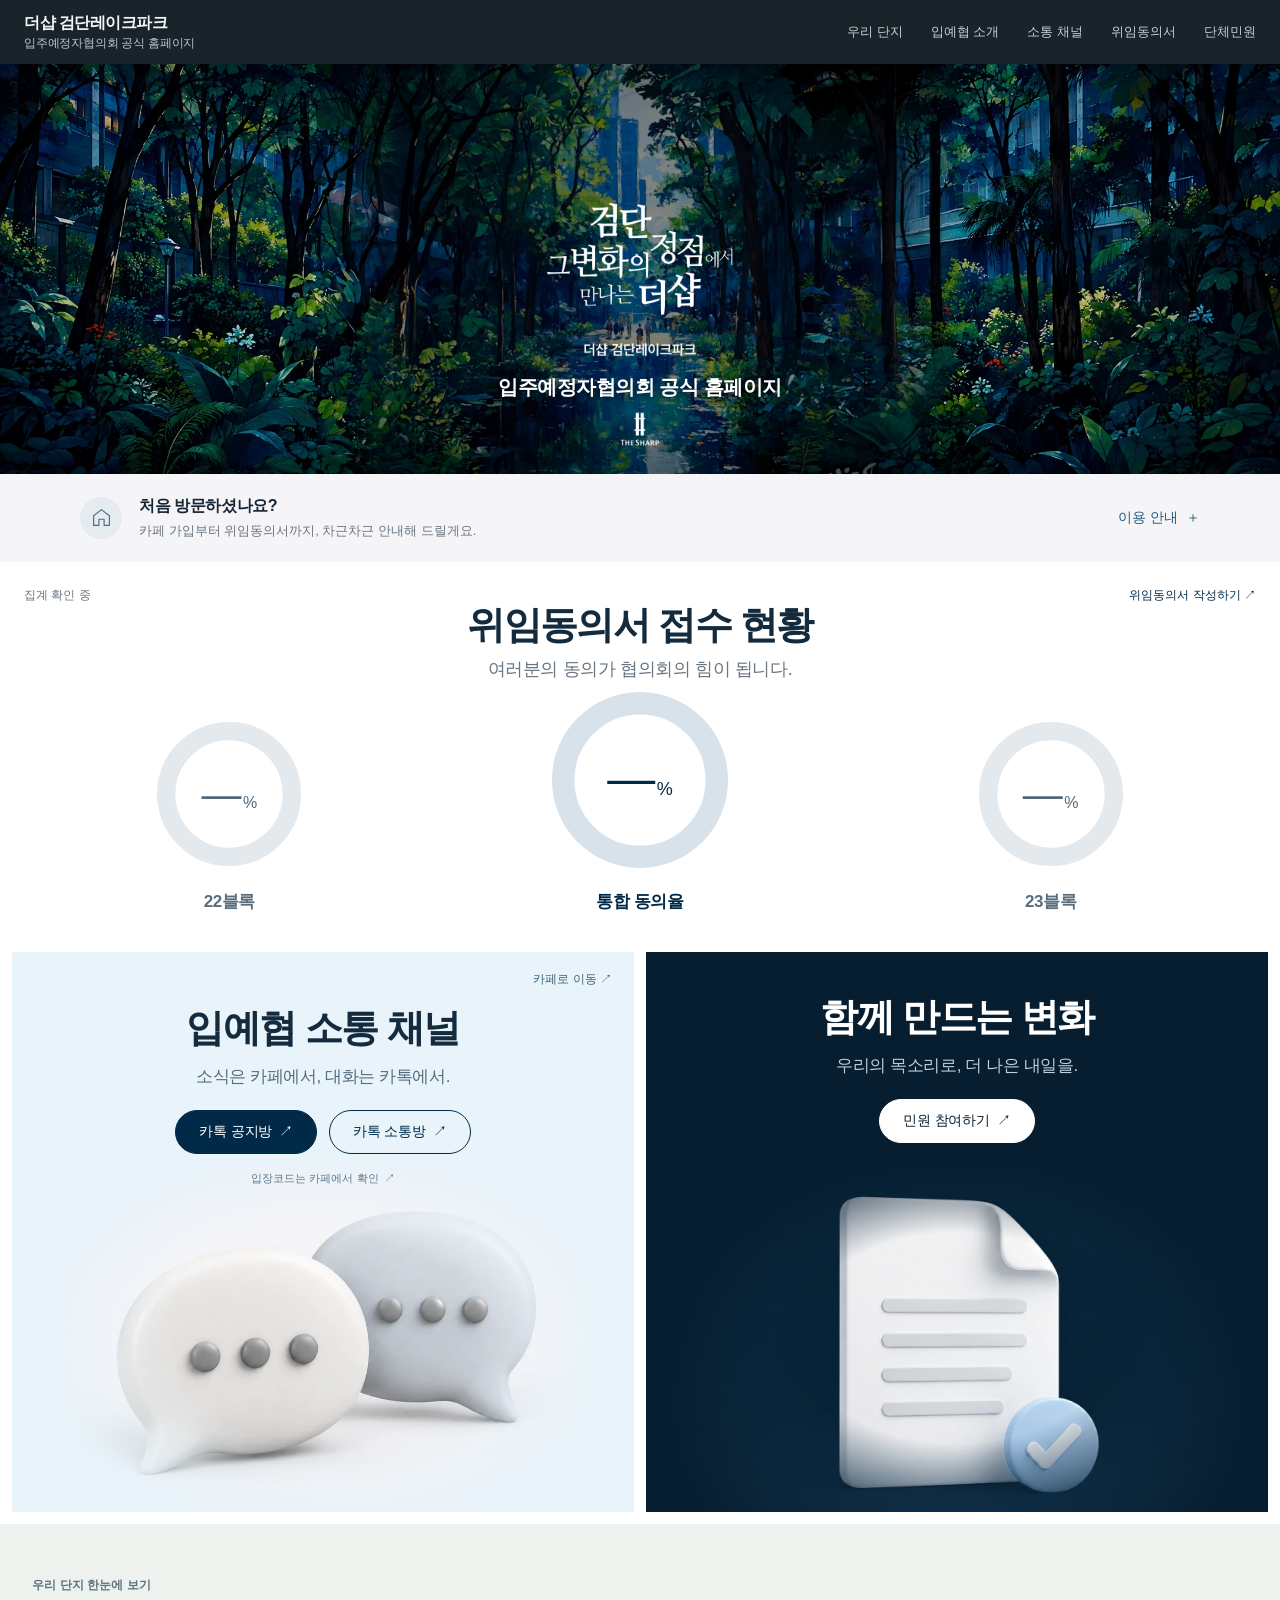
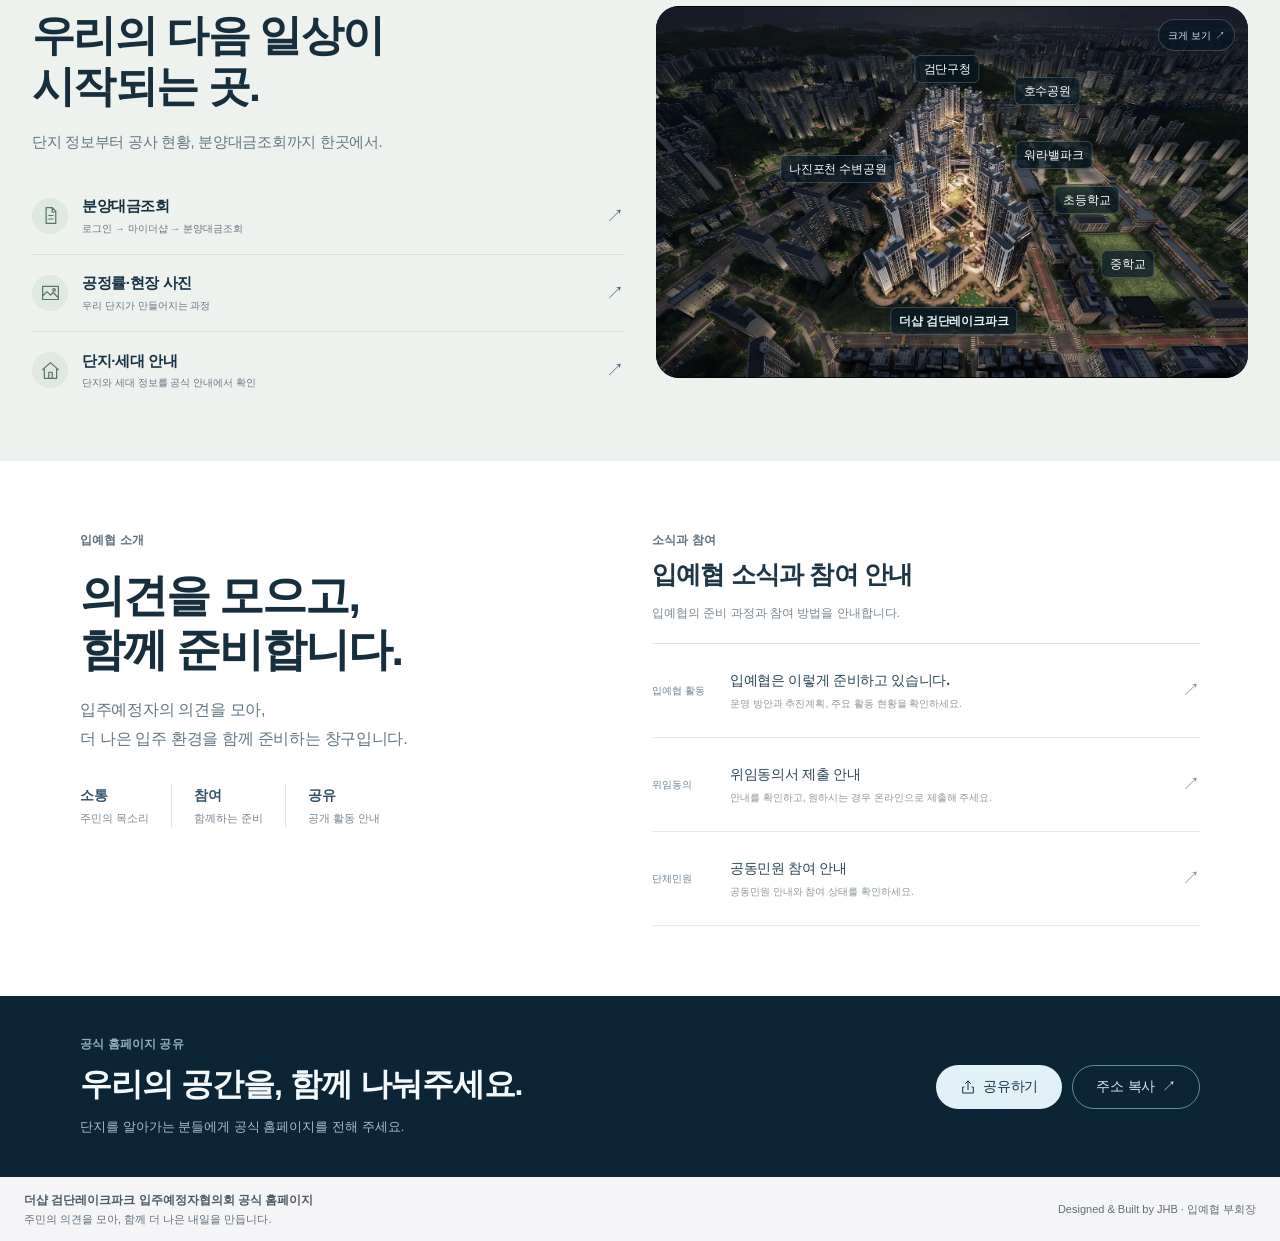
==== commit 97087415: "Align default homepage with approved participation wording" ====
--- a/index.html
+++ b/index.html
@@ -69,7 +69,7 @@
           <a class="channel-code-link" href="https://cafe.naver.com/tslp/2437" target="_blank" rel="noopener noreferrer" aria-label="카톡방 입장코드는 카페에서 확인, 새 창에서 열림">입장코드는 카페에서 확인 <span aria-hidden="true">↗</span></a>
         </div><div class="feature-image"><img src="assets/images/cafe.webp" width="1000" height="1000" alt="" loading="lazy" decoding="async"></div>
       </section>
-      <section class="feature feature-petition" id="petition" aria-labelledby="petition-title"><div class="feature-content"><h2 class="section-title" id="petition-title">단체민원</h2><p class="section-description">함께 전하는 의견, 더 나은 변화.</p><div class="button-row"><a class="button button-primary" href="https://geomdan-lakepark.github.io/complaints/index.html" target="_blank" rel="noopener noreferrer" aria-label="민원 안내 보기, 새 창에서 열림">민원 안내 보기 <span aria-hidden="true">↗</span></a></div></div><div class="feature-image"><img src="assets/images/petition-night.webp" width="1254" height="1254" alt="주민의 의견을 담은 문서" loading="lazy" decoding="async"></div></section>
+      <section class="feature feature-petition" id="petition" aria-labelledby="petition-title"><div class="feature-content"><h2 class="section-title" id="petition-title">함께 만드는 변화</h2><p class="section-description">우리의 목소리로, 더 나은 내일을.</p><div class="button-row"><a class="button button-primary" href="https://geomdan-lakepark.github.io/complaints/index.html" target="_blank" rel="noopener noreferrer" aria-label="민원 참여하기, 새 창에서 열림">민원 참여하기 <span aria-hidden="true">↗</span></a></div></div><div class="feature-image"><img src="assets/images/petition-night.webp" width="1254" height="1254" alt="주민의 의견을 담은 문서" loading="lazy" decoding="async"></div></section>
     </div>
     <section class="public-about" id="about" aria-labelledby="about-title">
       <div class="public-container about-layout">
